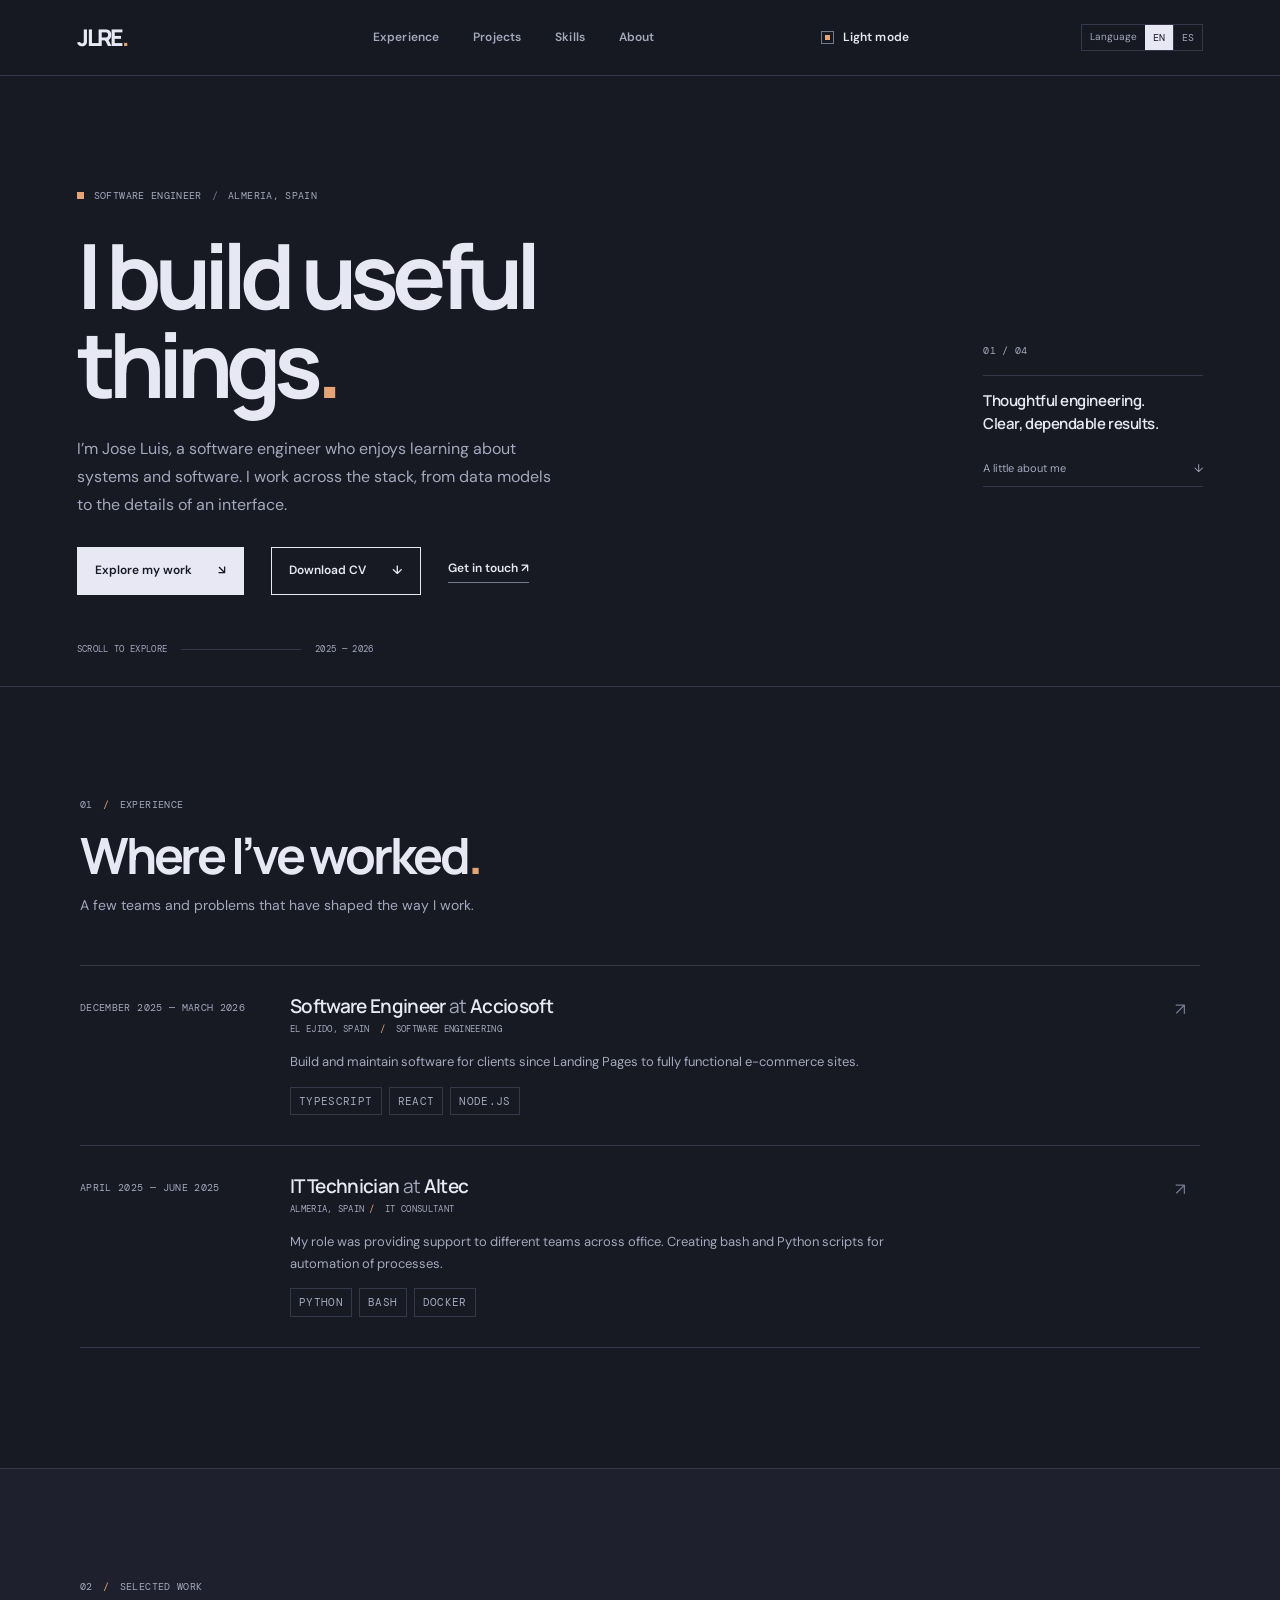
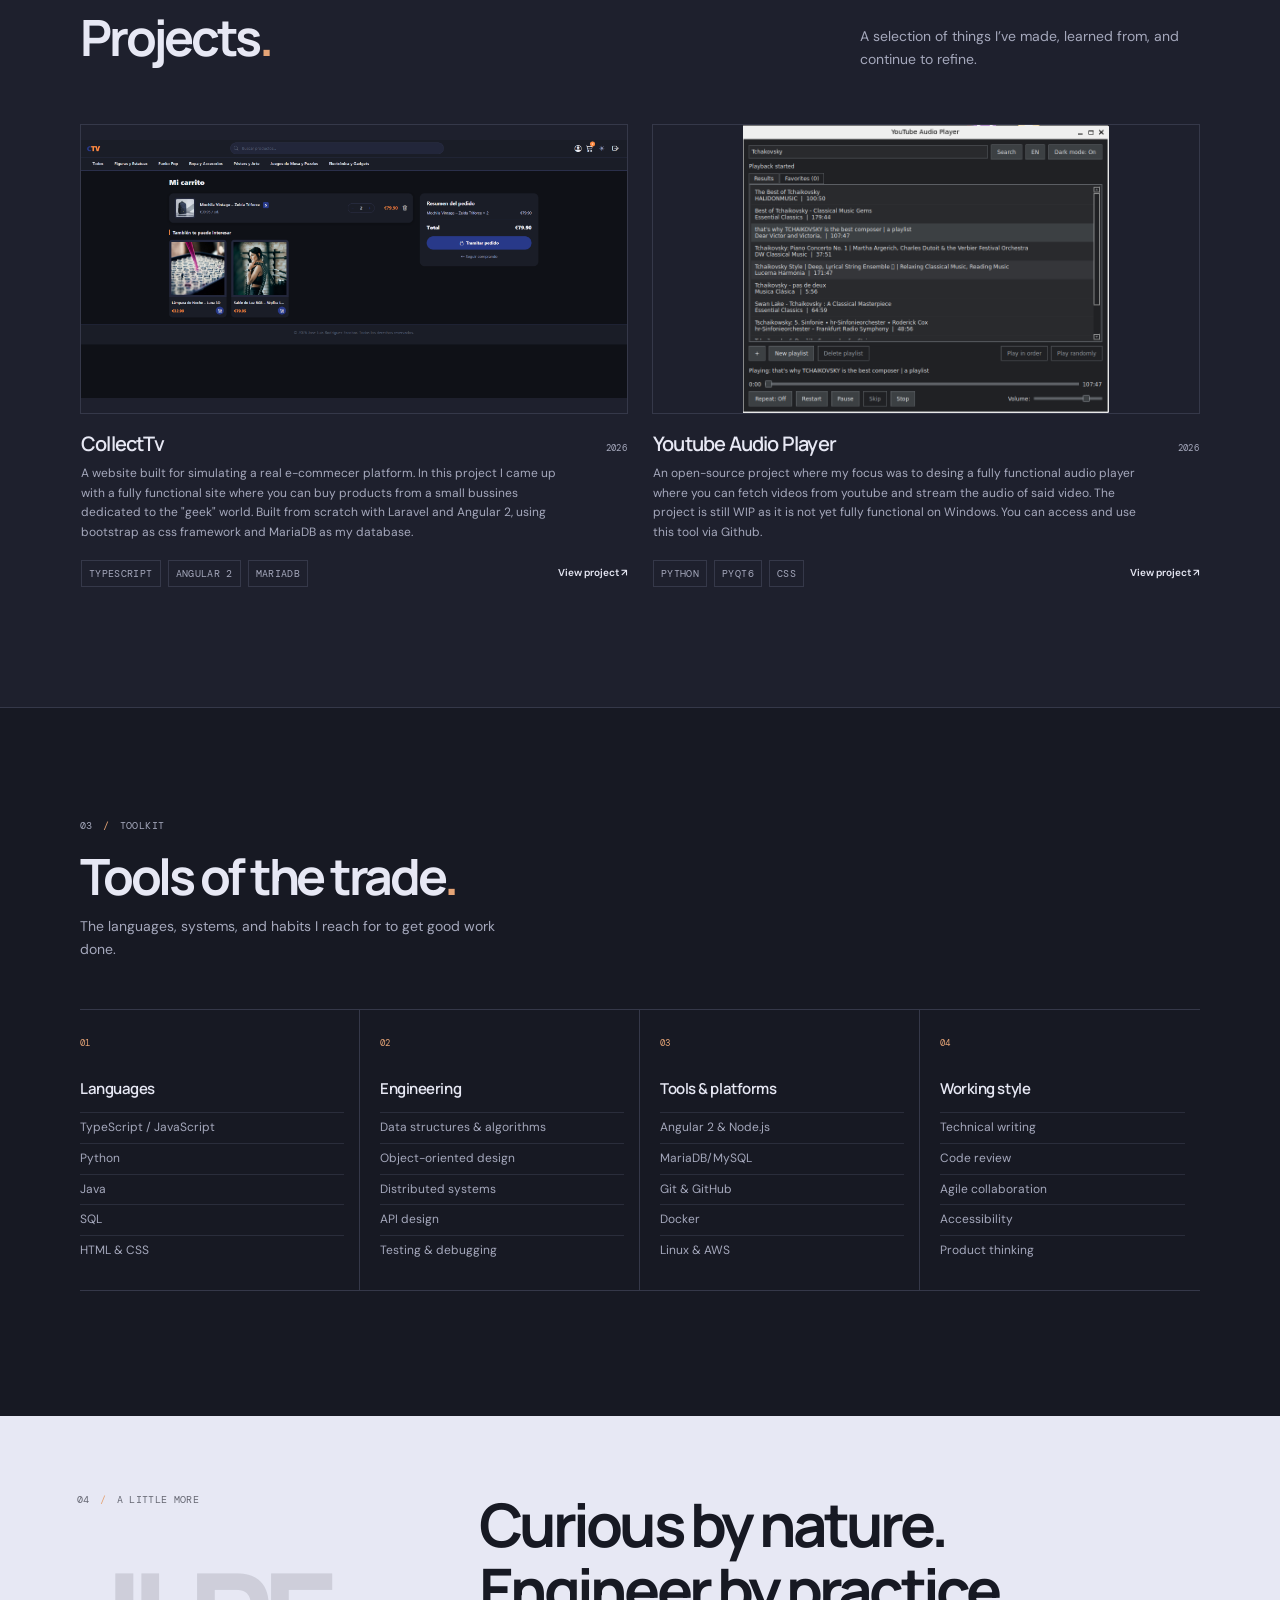
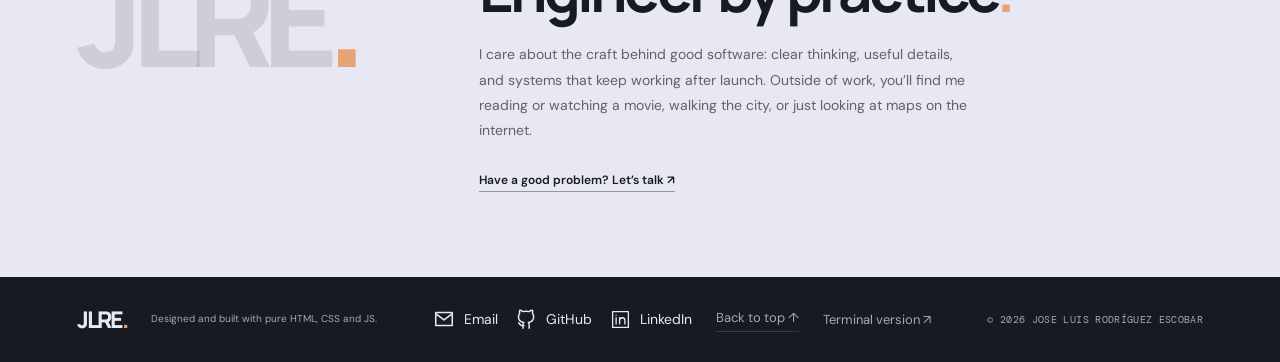
==== index.html @ 43791d07 "first commit" ====
<!doctype html>
<html lang="en" data-theme="dark">
<head>
  <meta charset="utf-8">
  <meta name="viewport" content="width=device-width, initial-scale=1">
  <meta name="description" content="Portfolio of Jose Luis Rodríguez, software engineer focused on thoughtful, reliable software.">
  <title>Jose Luis Rodríguez — Software Engineer</title>
  <link rel="stylesheet" href="styles.css">
  <script src="script.js" defer></script>
</head>
<body>
  <a class="skip-link" href="#main">Skip to content</a>
  <header class="site-header">
    <a class="wordmark" href="#top" aria-label="Jose Luis Rodríguez, home">JLRE<span class="wordmark-period">.</span></a>
    <nav class="primary-nav" aria-label="Main navigation">
      <a href="#experience">Experience</a>
      <a href="#projects">Projects</a>
      <a href="#skills">Skills</a>
      <a href="#about">About</a>
    </nav>
    <button class="theme-toggle" type="button" aria-label="Switch to dark theme" aria-pressed="false">
      <span class="theme-indicator" aria-hidden="true"></span><span class="theme-label">Dark mode</span>
    </button>
    <div class="language-switch" role="group" aria-label="Language">
      <span class="language-label">Language</span>
      <button type="button" class="language-option is-active" lang="en" aria-pressed="true">EN</button>
      <button type="button" class="language-option" lang="es" aria-pressed="false">ES</button>
    </div>
  </header>

  <main id="main">
    <section class="hero page-section" id="top" aria-labelledby="hero-title">
      <div class="hero-copy">
        <p class="eyebrow"><span class="availability-mark" aria-hidden="true"></span>Software engineer <span class="eyebrow-divider">/</span> Almeria, Spain</p>
        <h1 id="hero-title">I build useful<br>things<span class="title-period">.</span></h1>
        <p class="hero-intro">I’m Jose Luis, a software engineer who enjoys learning about systems and software. I work across the stack, from data models to the details of an interface.</p>
        <div class="hero-actions">
          <a class="button button-solid" href="#projects">Explore my work <span aria-hidden="true">↘</span></a>
          <a class="button cv-button" href="resume/cv_jlre_en.pdf" download="Jose-Luis-Rodriguez-CV.pdf">Download CV <span aria-hidden="true">↓</span></a>
          <a class="text-link" href="mailto:jrodesc1511@gmail.com">Get in touch <span aria-hidden="true">↗</span></a>
        </div>
      </div>
      <div class="hero-aside" aria-label="Portfolio summary">
        <span class="aside-index">01 / 04</span>
        <div class="aside-rule"></div>
        <p>Thoughtful engineering.<br>Clear, dependable results.</p>
        <a href="#about" class="aside-link">A little about me <span aria-hidden="true">↓</span></a>
      </div>
      <div class="hero-footnote"><span>SCROLL TO EXPLORE</span><span class="footnote-line"></span><span>2025 — 2026</span></div>
    </section>

    <section class="page-section section-block" id="experience" aria-labelledby="experience-title">
      <div class="section-heading">
        <p class="section-kicker">01 <span>/</span> Experience</p>
        <h2 id="experience-title">Where I’ve worked<span class="title-period">.</span></h2>
        <p class="section-summary">A few teams and problems that have shaped the way I work.</p>
      </div>
      <div class="experience-list">
        <article class="experience-row">
          <div class="experience-date">December 2025 — March 2026</div>
          <div class="experience-main"><h3>Software Engineer <span class="at-sign">at</span> Acciosoft</h3><p class="experience-location">El Ejido, Spain <span>/</span> Software engineering</p><p>Build and maintain software for clients since Landing Pages to fully functional e-commerce sites.</p><div class="tag-list"><span>TypeScript</span><span>React</span><span>Node.js</span></div></div>
          <span class="row-arrow" aria-hidden="true">↗</span>
        </article>
        <article class="experience-row">
          <div class="experience-date">April 2025 — June 2025</div>
          <div class="experience-main"><h3>IT Technician <span class="at-sign">at</span> Altec </h3><p class="experience-location">Almeria, Spain<span>/</span> IT Consultant </p><p>My role was providing support to different teams across office. Creating bash and Python scripts for automation of processes.</p><div class="tag-list"><span>Python</span><span>Bash</span><span>Docker</span></div></div>
          <span class="row-arrow" aria-hidden="true">↗</span>
        </article>
             </div>
    </section>

    <section class="page-section section-block projects-section" id="projects" aria-labelledby="projects-title">
      <div class="section-heading section-heading-inline">
        <div><p class="section-kicker">02 <span>/</span> Selected work</p><h2 id="projects-title">Projects<span class="title-period">.</span></h2></div>
        <p class="section-summary">A selection of things I’ve made, learned from, and continue to refine.</p>
      </div>
      <div class="project-grid">
        <article class="project-card">
          <div class="project-visual project-image visual-ledger"><img src="imgs/CollecTV.png" alt="CollecTV website project preview" data-i18n-alt="collectv-alt"></div>
          <div class="project-info"><div class="project-title-line"><h3>CollectTv</h3><span class="project-year">2026</span></div><p>A website built for simulating a real e-commecer platform. In this project I came up with a fully functional site where you can buy products from a small bussines dedicated to the "geek" world. Built from scratch with Laravel and Angular 2, using bootstrap as css framework and MariaDB as my database. </p><div class="project-meta"><div class="tag-list"><span>TypeScript</span><span>Angular 2</span><span>MariaDB</span></div><a href="https://joselu.teconecto.es" class="project-link" target="_blank" rel="noopener noreferrer" aria-label="View Weeknote project">View project <span aria-hidden="true">↗</span></a></div></div>
        </article>
        <article class="project-card">
          <div class="project-visual project-image visual-field"><img src="imgs/yt-audio-player.png" alt="YouTube Audio Player project preview" data-i18n-alt="youtube-alt"></div>
          <div class="project-info"><div class="project-title-line"><h3>Youtube Audio Player</h3><span class="project-year">2026</span></div><p>An open-source project where my focus was to desing a fully functional audio player where you can fetch videos from youtube and stream the audio of said video. The project is still WIP as it is not yet fully functional on Windows. You can access and use this tool via Github.</p><div class="project-meta"><div class="tag-list"><span>Python</span><span>PyQt6</span><span>CSS</span></div><a href="https://github.com/jrodesc/audio-proyect" class="project-link" target="_blank" rel="noopener noreferrer" aria-label="View YouTube Audio Player project">View project <span aria-hidden="true">↗</span></a></div></div>
        </article>
              </div>
    </section>

    <section class="page-section section-block skills-section" id="skills" aria-labelledby="skills-title">
      <div class="section-heading"><p class="section-kicker">03 <span>/</span> Toolkit</p><h2 id="skills-title">Tools of the trade<span class="title-period">.</span></h2><p class="section-summary">The languages, systems, and habits I reach for to get good work done.</p></div>
      <div class="skills-grid">
        <div class="skill-group"><span class="skill-number">01</span><h3>Languages</h3><ul><li>TypeScript / JavaScript</li><li>Python</li><li>Java</li><li>SQL</li><li>HTML &amp; CSS</li></ul></div>
        <div class="skill-group"><span class="skill-number">02</span><h3>Engineering</h3><ul><li>Data structures &amp; algorithms</li><li>Object-oriented design</li><li>Distributed systems</li><li>API design</li><li>Testing &amp; debugging</li></ul></div>
        <div class="skill-group"><span class="skill-number">03</span><h3>Tools &amp; platforms</h3><ul><li>Angular 2 &amp; Node.js</li><li>MariaDB/MySQL</li><li>Git &amp; GitHub</li><li>Docker</li><li>Linux &amp; AWS</li></ul></div>
        <div class="skill-group"><span class="skill-number">04</span><h3>Working style</h3><ul><li>Technical writing</li><li>Code review</li><li>Agile collaboration</li><li>Accessibility</li><li>Product thinking</li></ul></div>
      </div>
    </section>

    <section class="page-section about-section" id="about" aria-labelledby="about-title">
      <div class="about-index"><p class="section-kicker">04 <span>/</span> A little more</p><span class="about-mark">JLRE<span>.</span></span></div>
      <div class="about-copy"><h2 id="about-title">Curious by nature.<br>Engineer by practice<span class="title-period">.</span></h2><p>I care about the craft behind good software: clear thinking, useful details, and systems that keep working after launch. Outside of work, you’ll find me reading or watching a movie, walking the city, or just looking at maps on the internet.</p><a class="text-link" href="mailto:jrodesc1511@gmail.com">Have a good problem? Let’s talk <span aria-hidden="true">↗</span></a></div>
    </section>

    <footer class="site-footer">
      <a class="wordmark" href="#top">JLRE<span class="wordmark-period">.</span></a>
      <span class="footer-note">Designed and built with pure HTML, CSS and JS.</span>
      <div class="footer-contact" aria-label="Contact links">
        <a href="mailto:jrodesc1511@gmail.com"><svg class="contact-icon mail-icon" viewBox="0 0 24 24" aria-hidden="true"><rect x="3" y="5" width="18" height="14"/><path d="m4 7 8 6 8-6"/></svg><span>Email</span></a>
        <a href="https://github.com/jrodesc" target="_blank" rel="noopener noreferrer"><svg class="contact-icon" viewBox="0 0 24 24" aria-hidden="true"><path d="M9 19c-4.3 1.4-4.3-2.4-6-3m12 6v-3.9a3.4 3.4 0 0 0-.9-2.7c3-.3 6.1-1.5 6.1-6.7a5.2 5.2 0 0 0-1.4-3.6 4.8 4.8 0 0 0-.1-3.6S17.5 1.2 15 3a13.2 13.2 0 0 0-7 0C5.5 1.2 4.3 1.5 4.3 1.5a4.8 4.8 0 0 0-.1 3.6 5.2 5.2 0 0 0-1.4 3.6c0 5.2 3.1 6.4 6.1 6.7A3.4 3.4 0 0 0 8 18.1V22"/></svg><span>GitHub</span></a>
        <a href="https://www.linkedin.com/in/jose-luis-rodriguez-escobar-219b12284" target="_blank" rel="noopener noreferrer"><svg class="contact-icon linkedin-icon" viewBox="0 0 24 24" aria-hidden="true"><rect x="3" y="3" width="18" height="18"/><path d="M7 10v7M7 7v.01M11 17v-4a3 3 0 0 1 6 0v4M11 10v7"/></svg><span>LinkedIn</span></a>
      </div>
      <a href="#top" class="back-top">Back to top <span aria-hidden="true">↑</span></a>
      <a href="terminal/" class="terminal-version-link">Terminal version <span aria-hidden="true">↗</span></a>
      <span class="copyright">© 2026 Jose Luis Rodríguez Escobar</span>
    </footer>
  </main>
</body>
</html>
---- styles.css ----
@import url('https://fonts.googleapis.com/css2?family=DM+Mono:wght@400;500&family=DM+Sans:wght@400;500;600;700&family=Manrope:wght@400;500;600;700;800&display=swap');

:root{color-scheme:dark;--bg:#171923;--surface:#1e202d;--text:#e7e8f4;--muted:#a5a8bc;--line:#353849;--line-strong:#74798f;--accent:#e5a476;--inverse:#e7e8f4;--inverse-text:#171923;--mono:'DM Mono',monospace;--sans:'DM Sans',sans-serif;--display:'Manrope',sans-serif;--page:1120px;--gutter:clamp(22px,6vw,88px)}
:root[data-theme="light"]{color-scheme:light;--bg:#f0efe9;--surface:#f7f6f1;--text:#24252a;--muted:#626571;--line:#c9c9c4;--line-strong:#85868d;--accent:#9a5129;--inverse:#24252a;--inverse-text:#f7f6f1}
*{box-sizing:border-box}html{scroll-behavior:smooth;scroll-padding-top:90px}body{margin:0;background:var(--bg);color:var(--text);font-family:var(--sans);font-size:15px;line-height:1.65;transition:background-color .25s,color .25s}a{color:inherit;text-decoration:none}button{font:inherit}.skip-link{position:absolute;left:12px;top:-60px;z-index:10;padding:10px 14px;background:var(--text);color:var(--bg)}.skip-link:focus{top:12px}.site-header{height:76px;padding:0 var(--gutter);border-bottom:1px solid var(--line);display:flex;align-items:center;justify-content:space-between;position:sticky;top:0;z-index:5;background:color-mix(in srgb,var(--bg) 94%,transparent);backdrop-filter:blur(10px)}.wordmark{font:800 23px/1 var(--display);letter-spacing:-2px}.wordmark-period,.title-period{color:var(--accent)}.primary-nav{display:flex;gap:34px;margin-left:80px}.primary-nav a,.theme-toggle{font-size:12px;font-weight:600;letter-spacing:.01em}.primary-nav a{color:var(--muted);transition:color .2s}.primary-nav a:hover,.text-link:hover,.project-link:hover{color:var(--accent)}.theme-toggle{border:0;padding:8px 0;background:none;color:var(--text);display:flex;align-items:center;gap:9px;cursor:pointer}.theme-indicator{width:13px;height:13px;border:1px solid var(--line-strong);display:block;position:relative}.theme-indicator:after{content:"";position:absolute;inset:3px;background:var(--accent);opacity:0}.theme-toggle[aria-pressed="true"] .theme-indicator:after{opacity:1}.page-section{padding-left:var(--gutter);padding-right:var(--gutter)}.hero{max-width:1440px;min-height:610px;margin:auto;padding-top:112px;padding-bottom:75px;display:grid;grid-template-columns:1fr 220px;position:relative}.eyebrow,.section-kicker,.aside-index,.hero-footnote,.experience-date,.experience-location,.tag-list,.project-year,.visual-label,.signal-top,.signal-sub,.signal-bottom,.skill-number,.copyright{font:10px/1.5 var(--mono);letter-spacing:.035em;text-transform:uppercase}.eyebrow{margin:0 0 27px;color:var(--muted);display:flex;align-items:center;gap:10px}.availability-mark{width:7px;height:7px;background:var(--accent);display:inline-block}.eyebrow-divider{color:var(--line-strong)}h1,h2,h3,p{margin-top:0}.hero h1{font:700 clamp(48px,7.2vw,90px)/.99 var(--display);letter-spacing:-.075em;margin:0 0 27px;max-width:840px}.hero-intro{max-width:490px;color:var(--muted);font-size:16px;line-height:1.75;margin-bottom:28px}.hero-actions{display:flex;align-items:center;gap:27px}.button{padding:13px 17px;display:inline-flex;gap:26px;align-items:center;font-size:12px;font-weight:600;border:1px solid var(--text)}.button-solid{background:var(--inverse);color:var(--inverse-text)}.button:hover{background:var(--accent);border-color:var(--accent);color:#fff}.text-link{font-size:12px;font-weight:600;border-bottom:1px solid var(--line-strong);padding-bottom:3px}.hero-aside{align-self:center;padding-top:25px}.aside-index{color:var(--muted)}.aside-rule{height:1px;background:var(--line);margin:14px 0}.hero-aside p{font:600 15px/1.5 var(--display);letter-spacing:-.03em}.aside-link{font-size:11px;color:var(--muted);display:flex;justify-content:space-between;border-bottom:1px solid var(--line);padding:9px 0}.hero-footnote{position:absolute;left:var(--gutter);right:var(--gutter);bottom:30px;display:flex;align-items:center;gap:14px;color:var(--muted);font-size:9px}.footnote-line{height:1px;max-width:120px;flex:1;background:var(--line)}.section-block{padding-top:110px;padding-bottom:120px;border-top:1px solid var(--line)}.section-heading{max-width:var(--page);margin:0 auto 48px}.section-kicker{color:var(--muted);margin:0 0 16px}.section-kicker span{color:var(--accent);padding:0 4px}.section-heading h2,.about-copy h2{font:700 clamp(34px,4vw,50px)/1.08 var(--display);letter-spacing:-.065em;margin:0 0 12px}.section-summary{color:var(--muted);font-size:14px;margin:0;max-width:430px}.experience-list{max-width:var(--page);margin:0 auto;border-top:1px solid var(--line)}.experience-row{display:grid;grid-template-columns:175px 1fr 25px;gap:35px;padding:28px 0 30px;border-bottom:1px solid var(--line)}.experience-date{color:var(--muted);padding-top:6px}.experience-main h3{font:600 19px/1.3 var(--display);letter-spacing:-.035em;margin:0 0 4px}.at-sign{font-weight:400;color:var(--muted)}.experience-location{color:var(--muted);margin:0 0 15px;font-size:9px}.experience-location span{color:var(--accent);padding:0 5px}.experience-main>p:not(.experience-location){color:var(--muted);font-size:13px;max-width:660px;margin:0 0 14px}.row-arrow{font-size:17px;color:var(--line-strong);padding-top:1px}.tag-list{display:flex;flex-wrap:wrap;gap:7px}.tag-list span{border:1px solid var(--line);padding:4px 7px;color:var(--muted);font-size:9px;white-space:nowrap}.projects-section{background:var(--surface)}.section-heading-inline{display:flex;justify-content:space-between;align-items:end}.section-heading-inline .section-summary{max-width:340px;padding-bottom:5px}.project-grid{max-width:var(--page);margin:auto;display:grid;grid-template-columns:repeat(2,minmax(0,1fr));gap:55px 24px}.project-card{min-width:0}.project-visual{height:290px;position:relative;overflow:hidden;border:1px solid var(--line);display:flex;align-items:center;justify-content:center}.visual-label{position:absolute;top:17px;left:18px;font-size:8px;color:var(--muted);z-index:1}.visual-ledger{background:#d8d7ce}.ledger-window{width:68%;height:205px;background:#f4f3ef;border:1px solid #b9bab1;color:#20211f;display:flex;flex-direction:column;box-shadow:8px 8px 0 #b7b8af}.window-top,.window-bottom{display:flex;justify-content:space-between;padding:10px 13px;font:8px var(--mono);color:#74766f}.window-top{border-bottom:1px solid #d8d8d0}.ledger-content{padding:17px 21px;flex:1;position:relative}.ledger-small{font:7px var(--mono);letter-spacing:.08em;color:#74766f}.ledger-content strong{display:block;font:700 26px/.98 var(--display);letter-spacing:-.07em;margin-top:8px}.ledger-lines{position:absolute;bottom:15px;left:21px;right:21px;display:grid;gap:5px}.ledger-lines i{height:1px;background:#d4d5cd}.ledger-lines i:last-child{width:62%}.window-bottom{border-top:1px solid #d8d8d0}.visual-field{background:#e6e3d8;color:#242823}.field-grid{position:absolute;inset:0;display:grid;grid-template-columns:repeat(3,1fr);grid-template-rows:repeat(3,1fr)}.field-grid span{border-right:1px solid #c9c8bc;border-bottom:1px solid #c9c8bc}.field-grid span:nth-child(3n){border-right:0}.field-grid span:nth-child(n+7){border-bottom:0}.field-grid span:nth-child(5){background:#b4b7a3;position:relative}.field-grid span:nth-child(5):after{content:"";position:absolute;width:8px;height:8px;left:50%;top:50%;transform:translate(-50%,-50%);background:#a34731;border:2px solid #f4f3ef}.field-caption{position:absolute;left:18px;right:18px;bottom:15px;display:flex;justify-content:space-between;font:8px var(--mono);letter-spacing:.05em}.field-center{z-index:1;background:#e6e3d8;padding:12px 18px;text-align:center;font:600 21px/1.1 var(--display);letter-spacing:-.06em}.field-center span{color:var(--accent)}.visual-signal{background:#202321}.visual-signal .visual-label{color:#adb0a8}.signal-card{width:75%;height:190px;border:1px solid #454943;background:#242724;padding:15px 18px;color:#e5e5df}.signal-top{display:flex;justify-content:space-between;font-size:7px;color:#a4a79f}.signal-live{color:#9eae91}.signal-number{font:600 38px/.9 var(--display);letter-spacing:-.07em;margin:20px 0 5px}.signal-number span{font-size:16px}.signal-sub{font-size:7px;color:#999c94}.signal-card svg{width:100%;height:47px;margin-top:10px;overflow:visible}.signal-card path{fill:none;stroke:#a6b399;stroke-width:2;vector-effect:non-scaling-stroke}.signal-bottom{display:flex;justify-content:space-between;color:#898c84;font-size:7px}.project-info{padding:17px 1px 0}.project-title-line{display:flex;justify-content:space-between;align-items:baseline;margin-bottom:7px}.project-title-line h3{font:600 20px/1.3 var(--display);letter-spacing:-.04em;margin:0}.project-year{color:var(--muted);font-size:9px}.project-info>p{color:var(--muted);font-size:12px;line-height:1.65;max-width:490px;margin:0 0 17px}.project-meta{display:flex;justify-content:space-between;align-items:center;gap:12px}.project-meta .tag-list{gap:5px}.project-meta .tag-list span{font-size:8px}.project-link{font-size:10px;font-weight:600;white-space:nowrap}.skills-section{padding-bottom:125px}.skills-grid{max-width:var(--page);margin:auto;display:grid;grid-template-columns:repeat(4,1fr);border-top:1px solid var(--line);border-bottom:1px solid var(--line)}.skill-group{padding:19px 15px 24px 0;border-right:1px solid var(--line)}.skill-group:not(:first-child){padding-left:20px}.skill-group:last-child{border:0}.skill-number{color:var(--accent);font-size:9px}.skill-group h3{font:600 15px var(--display);letter-spacing:-.03em;margin:24px 0 13px}.skill-group ul{list-style:none;padding:0;margin:0}.skill-group li{font-size:12px;color:var(--muted);padding:5px 0;border-top:1px solid color-mix(in srgb,var(--line) 65%,transparent)}.about-section{background:var(--inverse);color:var(--inverse-text);padding-top:76px;padding-bottom:85px;display:grid;grid-template-columns:1fr 2fr;gap:40px}.about-index .section-kicker{color:color-mix(in srgb,var(--inverse-text) 62%,transparent)}.about-mark{display:block;font:800 clamp(70px,11vw,130px)/.9 var(--display);letter-spacing:-.1em;color:color-mix(in srgb,var(--inverse-text) 12%,transparent);margin-top:52px}.about-mark span{color:var(--accent)}.about-copy{max-width:610px}.about-copy h2{font-size:clamp(38px,5vw,60px);margin:0 0 21px}.about-copy>p{color:color-mix(in srgb,var(--inverse-text) 65%,transparent);font-size:14px;line-height:1.8;max-width:495px;margin:0 0 24px}.about-copy .text-link{border-color:color-mix(in srgb,var(--inverse-text) 40%,transparent)}.site-footer{min-height:85px;padding:18px var(--gutter);display:grid;grid-template-columns:1fr 1.5fr 1fr 1fr;align-items:center;gap:15px}.site-footer>span{font-size:10px;color:var(--muted)}.back-top{justify-self:center;font-size:10px;border-bottom:1px solid var(--line);padding-bottom:3px}.copyright{justify-self:end;text-align:right;font-size:8px;color:var(--muted)}
@media(max-width:800px){.hero{min-height:590px;padding-top:105px;grid-template-columns:1fr 170px;gap:20px}.hero h1{font-size:clamp(51px,9vw,75px)}.experience-row{grid-template-columns:130px 1fr 20px;gap:20px}.project-visual{height:250px}.skills-grid{grid-template-columns:repeat(2,1fr)}.skill-group:nth-child(2){border-right:0}.skill-group:nth-child(3){padding-left:0;border-top:1px solid var(--line)}.skill-group:nth-child(4){border-top:1px solid var(--line)}.about-section{grid-template-columns:1fr 2fr}.about-mark{margin-top:35px}}
@media(max-width:600px){:root{--gutter:22px}.site-header{height:64px}.primary-nav{gap:13px;margin:0;font-size:10px}.primary-nav a{font-size:10px}.wordmark{font-size:21px}.theme-toggle{width:22px;overflow:hidden;gap:12px;white-space:nowrap}.theme-label{display:none}.hero{display:block;min-height:610px;padding-top:104px;padding-bottom:80px}.hero h1{font-size:clamp(54px,13vw,76px)}.hero-intro{font-size:14px;max-width:390px}.hero-aside{display:none}.hero-footnote{bottom:26px}.section-block{padding-top:78px;padding-bottom:82px}.section-heading{margin-bottom:33px}.section-heading h2{font-size:37px}.experience-row{grid-template-columns:1fr 20px;gap:10px;padding:22px 0}.experience-date{grid-column:1/-1;padding:0;font-size:9px}.experience-main h3{font-size:17px}.experience-main>p:not(.experience-location){font-size:12px}.row-arrow{grid-column:2;grid-row:2}.section-heading-inline{display:block}.section-heading-inline .section-summary{margin-top:11px}.project-grid{grid-template-columns:1fr;gap:38px}.project-visual{height:260px}.skills-grid{grid-template-columns:1fr 1fr}.skill-group{padding:15px 10px 19px 0}.skill-group:not(:first-child){padding-left:13px}.skill-group:nth-child(3){padding-left:0}.skill-group h3{margin-top:17px;font-size:14px}.skill-group li{font-size:10px}.about-section{display:block;padding-top:55px;padding-bottom:64px}.about-mark{display:none}.about-copy{margin-top:43px}.about-copy h2{font-size:clamp(37px,10vw,50px)}.about-copy>p{font-size:13px}.site-footer{grid-template-columns:1fr 1fr;gap:17px;padding-top:20px;padding-bottom:20px}.site-footer>span:nth-child(2){justify-self:end;text-align:right}.back-top{justify-self:start}.copyright{grid-column:2;grid-row:2}.primary-nav a:nth-child(4){display:none}}
@media(max-width:380px){.primary-nav{gap:9px}.primary-nav a{font-size:9px}.hero-actions{gap:16px}.button{padding:12px 12px;gap:15px}.text-link{font-size:11px}.project-meta{align-items:flex-start;flex-direction:column}}
@media(prefers-reduced-motion:reduce){*,*:before,*:after{scroll-behavior:auto!important;transition:none!important}}
.project-image{padding:0;background:#fff}.project-image img{display:block;width:100%;height:100%;object-fit:contain;object-position:center}
.language-switch{display:flex;align-items:center;border:1px solid var(--line);margin-left:6px}.language-option{padding:6px 8px;border:0;background:transparent;color:var(--muted);font:10px var(--mono);cursor:pointer}.language-option+.language-option{border-left:1px solid var(--line)}.language-option.is-active{background:var(--inverse);color:var(--inverse-text)}.language-option:focus-visible,.theme-toggle:focus-visible,a:focus-visible{outline:2px solid var(--accent);outline-offset:3px}
@media(min-width:601px){.language-label{padding:0 8px;font-size:10px;color:var(--muted)}}
@media(max-width:600px){.site-header{gap:10px}.language-switch{margin-left:auto}.language-label{display:none}.language-option{padding:6px 6px}.theme-toggle{flex:0 0 22px}}
.hero-actions{flex-wrap:wrap;row-gap:14px}.cv-button{background:transparent;color:var(--text)}.cv-button:hover{color:#fff}
.site-footer{display:flex;flex-wrap:wrap;justify-content:space-between;gap:18px 24px}.footer-note{margin-right:auto}.footer-contact{display:flex;align-items:center;gap:18px}.footer-contact a,.back-top{font-size:10px;color:var(--muted)}.footer-contact a:hover,.back-top:hover{color:var(--accent)}.copyright{margin-left:auto}
@media(max-width:600px){.site-footer{justify-content:flex-start}.footer-note{order:3;width:100%;margin:0}.footer-contact{order:4;width:100%;justify-content:space-between;padding:12px 0;border-top:1px solid var(--line);border-bottom:1px solid var(--line)}.back-top{order:5}.copyright{order:6;margin-left:auto}}
.footer-contact a{display:inline-flex;align-items:center;gap:9px;font-size:14px;color:var(--text)}.footer-contact a:hover{color:var(--accent)}.contact-icon{width:21px;height:21px;flex:none;fill:none;stroke:currentColor;stroke-width:1.7;stroke-linecap:round;stroke-linejoin:round}.mail-icon{width:22px;height:22px}.linkedin-icon{stroke-width:1.5}.footer-note,.back-top{font-size:13px}.copyright{font-size:11px}.tag-list span{font-size:11px;padding:5px 8px}.project-meta .tag-list span{font-size:10px;padding:5px 7px}.project-meta .tag-list{gap:7px}
.terminal-version-link{font-size:13px;color:var(--muted)}.terminal-version-link:hover{color:var(--accent)}
.project-image{background:var(--surface)}.visual-ledger{background:var(--surface)}.visual-field{background:#1e202d;color:#e7e8f4}.field-grid span{border-color:#353849}.field-grid span:nth-child(5){background:#303448}.field-grid span:nth-child(5):after{background:#e5a476;border-color:#1e202d}.field-center{background:#1e202d;color:#e7e8f4}.ledger-window{background:#1e202d;border-color:#353849;color:#e7e8f4;box-shadow:8px 8px 0 #12141c}.window-top,.window-bottom{color:#a5a8bc;border-color:#353849}.ledger-small{color:#a5a8bc}.ledger-lines i{background:#353849}
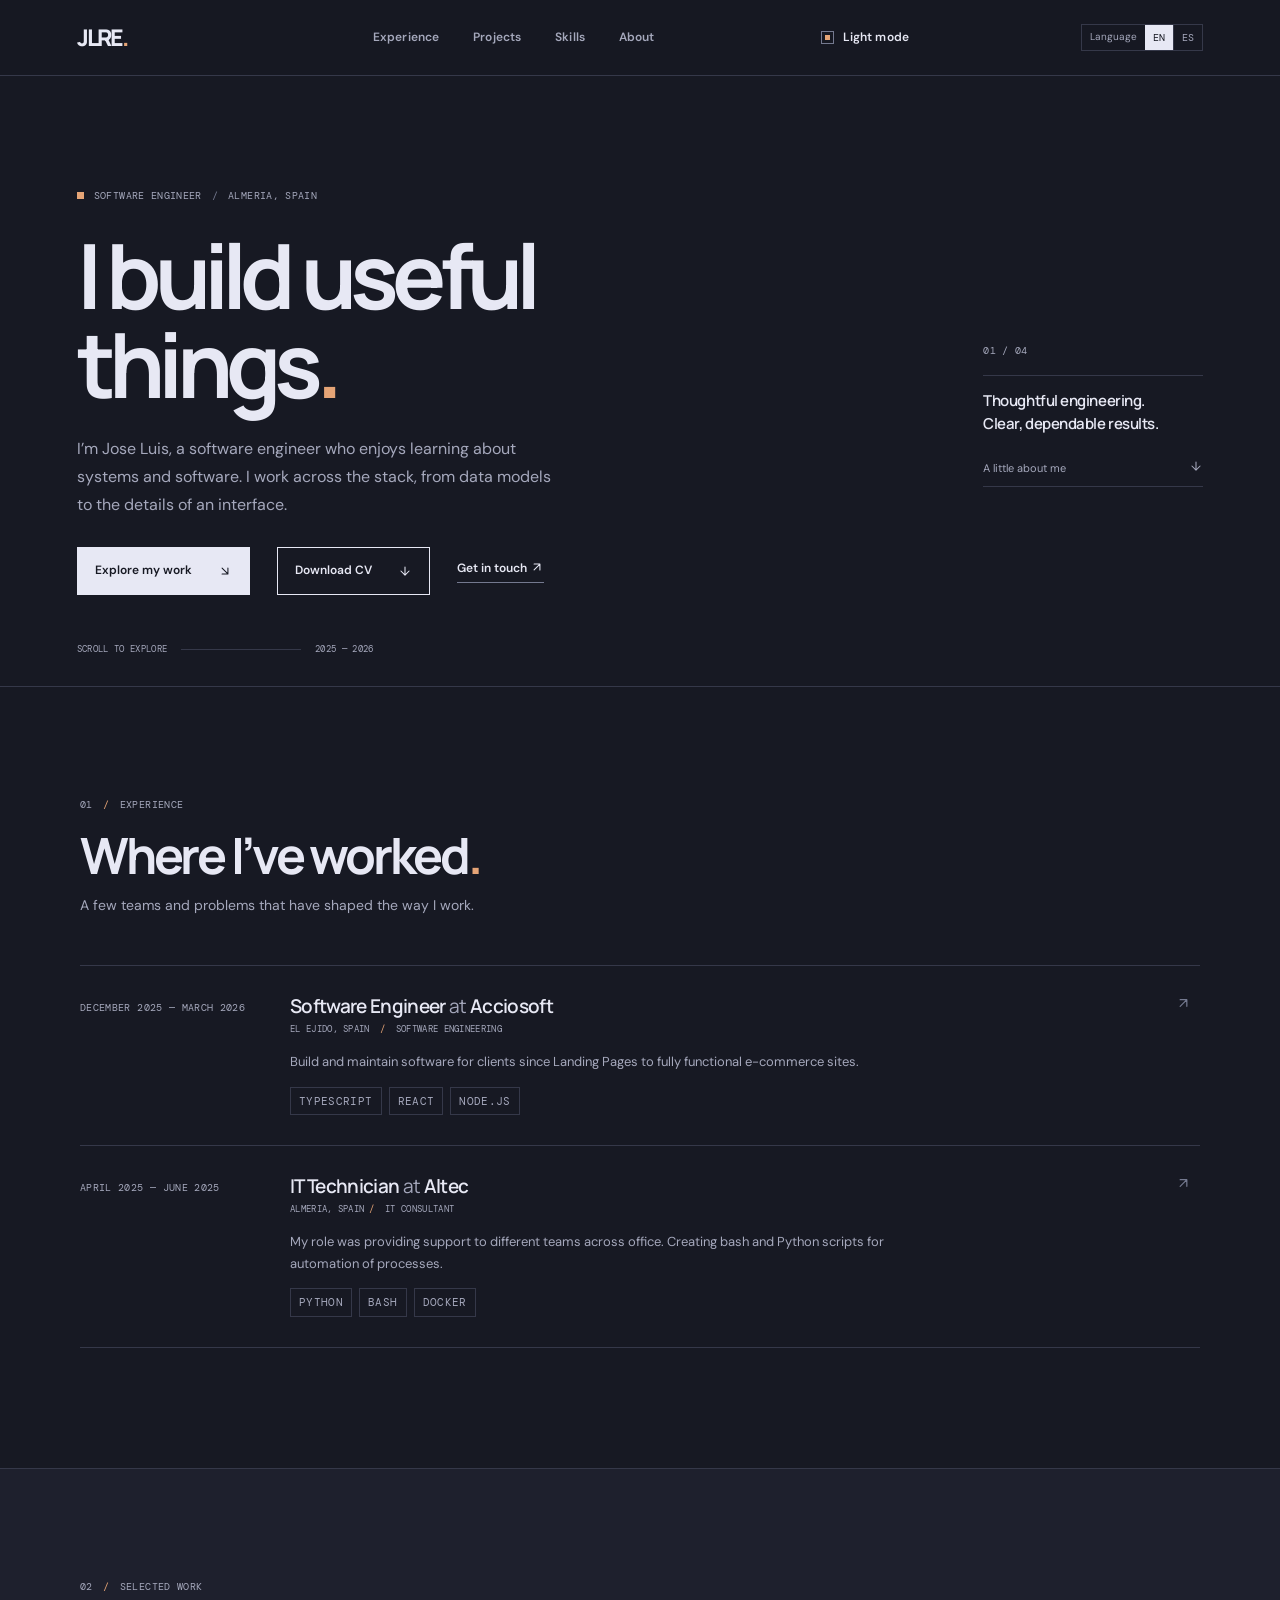
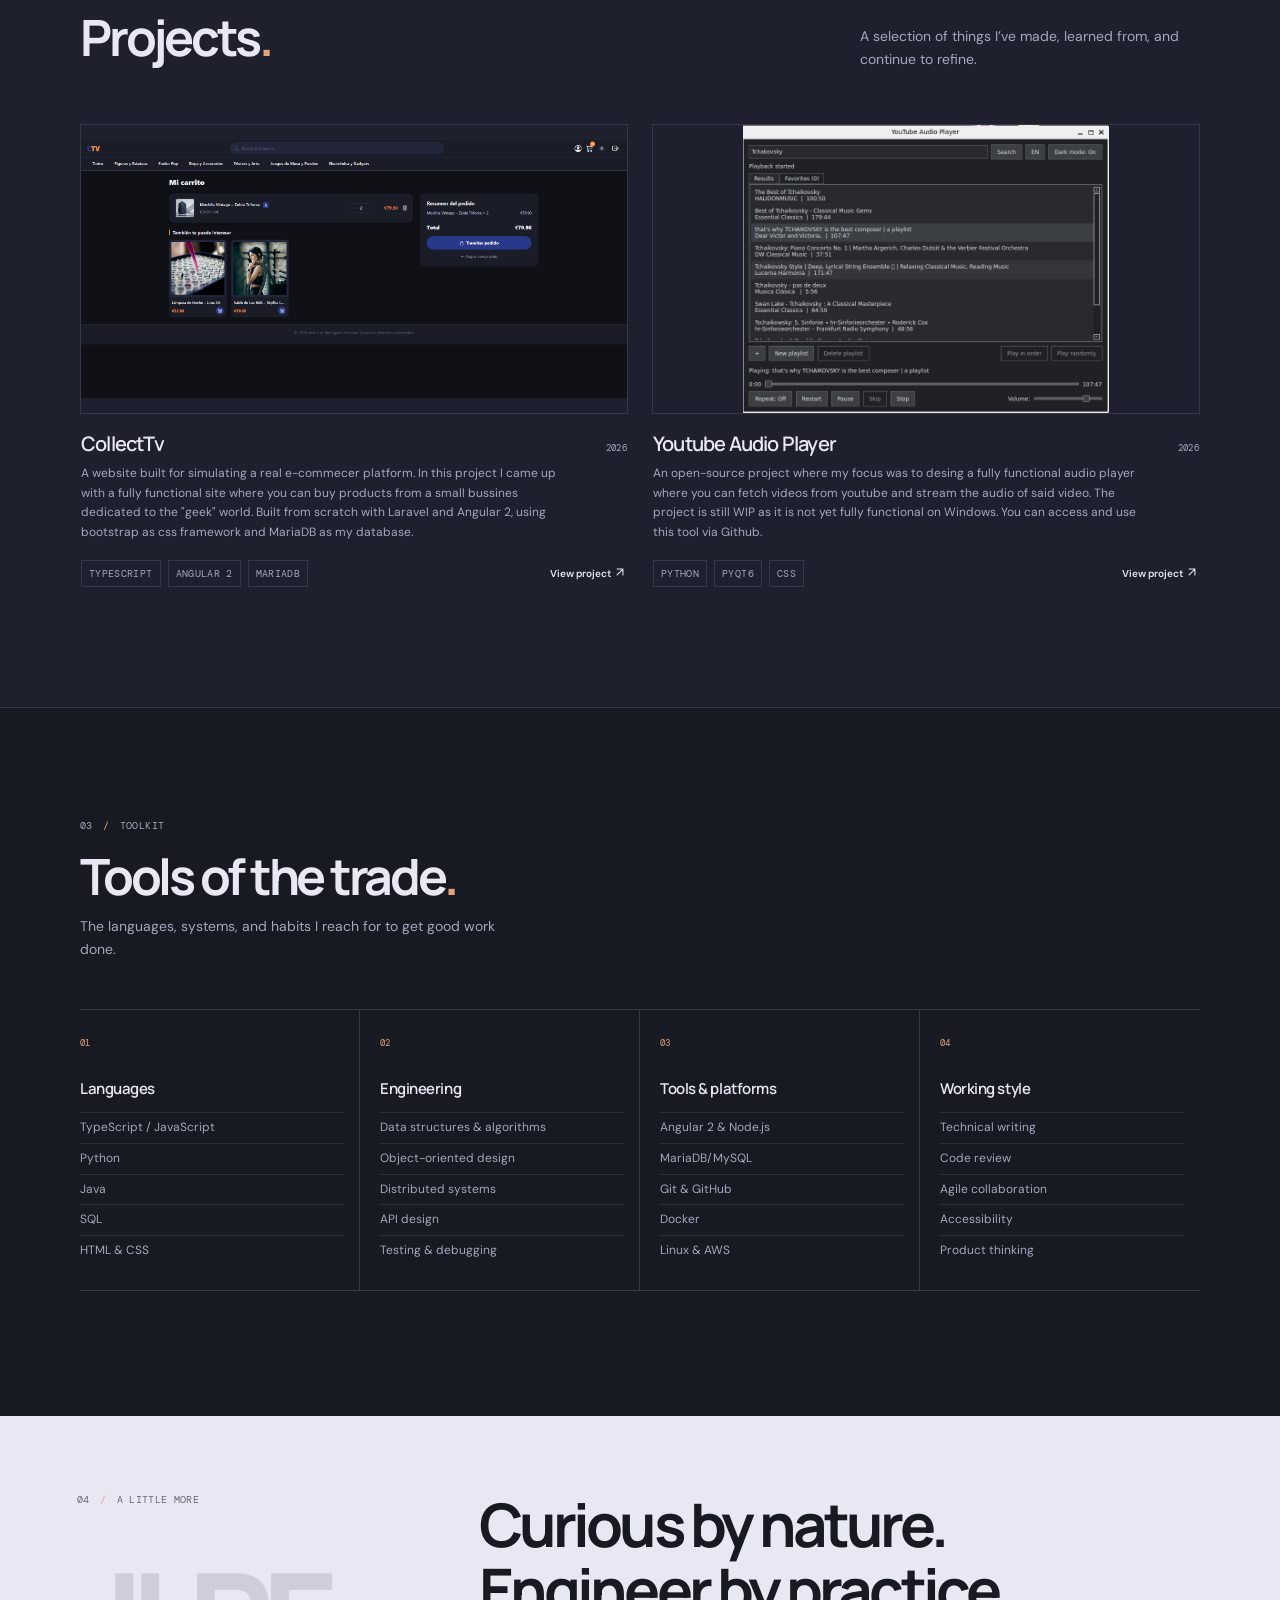
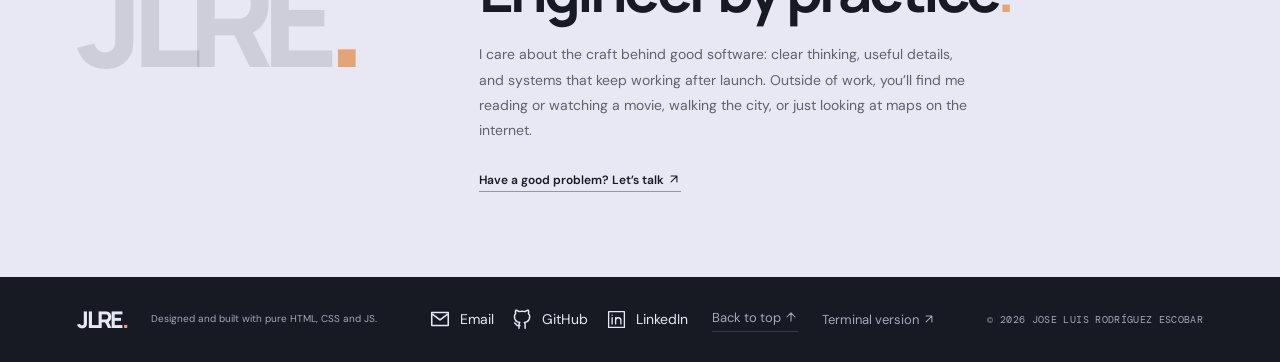
==== commit 2e7b71b9: "fixing Icons in mobile" ====
--- a/index.html
+++ b/index.html
@@ -35,16 +35,16 @@
         <h1 id="hero-title">I build useful<br>things<span class="title-period">.</span></h1>
         <p class="hero-intro">I’m Jose Luis, a software engineer who enjoys learning about systems and software. I work across the stack, from data models to the details of an interface.</p>
         <div class="hero-actions">
-          <a class="button button-solid" href="#projects">Explore my work <span aria-hidden="true">↘</span></a>
-          <a class="button cv-button" href="resume/cv_jlre_en.pdf" download="Jose-Luis-Rodriguez-CV.pdf">Download CV <span aria-hidden="true">↓</span></a>
-          <a class="text-link" href="mailto:jrodesc1511@gmail.com">Get in touch <span aria-hidden="true">↗</span></a>
+          <a class="button button-solid" href="#projects">Explore my work <span class="arrow-icon" aria-hidden="true"><svg viewBox="0 0 24 24"><path d="M7 7l10 10M17 7v10H7"/></svg></span></a>
+          <a class="button cv-button" href="resume/cv_jlre_en.pdf" download="Jose-Luis-Rodriguez-CV.pdf">Download CV <span class="arrow-icon" aria-hidden="true"><svg viewBox="0 0 24 24"><path d="M12 5v14m-7-7 7 7 7-7"/></svg></span></a>
+          <a class="text-link" href="mailto:jrodesc1511@gmail.com">Get in touch <span class="arrow-icon" aria-hidden="true"><svg viewBox="0 0 24 24"><path d="M7 7h10v10M7 17 17 7"/></svg></span></a>
         </div>
       </div>
       <div class="hero-aside" aria-label="Portfolio summary">
         <span class="aside-index">01 / 04</span>
         <div class="aside-rule"></div>
         <p>Thoughtful engineering.<br>Clear, dependable results.</p>
-        <a href="#about" class="aside-link">A little about me <span aria-hidden="true">↓</span></a>
+        <a href="#about" class="aside-link">A little about me <span class="arrow-icon" aria-hidden="true"><svg viewBox="0 0 24 24"><path d="M12 5v14m-7-7 7 7 7-7"/></svg></span></a>
       </div>
       <div class="hero-footnote"><span>SCROLL TO EXPLORE</span><span class="footnote-line"></span><span>2025 — 2026</span></div>
     </section>
@@ -59,12 +59,12 @@
         <article class="experience-row">
           <div class="experience-date">December 2025 — March 2026</div>
           <div class="experience-main"><h3>Software Engineer <span class="at-sign">at</span> Acciosoft</h3><p class="experience-location">El Ejido, Spain <span>/</span> Software engineering</p><p>Build and maintain software for clients since Landing Pages to fully functional e-commerce sites.</p><div class="tag-list"><span>TypeScript</span><span>React</span><span>Node.js</span></div></div>
-          <span class="row-arrow" aria-hidden="true">↗</span>
+          <span class="row-arrow arrow-icon" aria-hidden="true"><svg viewBox="0 0 24 24"><path d="M7 7h10v10M7 17 17 7"/></svg></span>
         </article>
         <article class="experience-row">
           <div class="experience-date">April 2025 — June 2025</div>
           <div class="experience-main"><h3>IT Technician <span class="at-sign">at</span> Altec </h3><p class="experience-location">Almeria, Spain<span>/</span> IT Consultant </p><p>My role was providing support to different teams across office. Creating bash and Python scripts for automation of processes.</p><div class="tag-list"><span>Python</span><span>Bash</span><span>Docker</span></div></div>
-          <span class="row-arrow" aria-hidden="true">↗</span>
+          <span class="row-arrow arrow-icon" aria-hidden="true"><svg viewBox="0 0 24 24"><path d="M7 7h10v10M7 17 17 7"/></svg></span>
         </article>
              </div>
     </section>
@@ -77,11 +77,11 @@
       <div class="project-grid">
         <article class="project-card">
           <div class="project-visual project-image visual-ledger"><img src="imgs/CollecTV.png" alt="CollecTV website project preview" data-i18n-alt="collectv-alt"></div>
-          <div class="project-info"><div class="project-title-line"><h3>CollectTv</h3><span class="project-year">2026</span></div><p>A website built for simulating a real e-commecer platform. In this project I came up with a fully functional site where you can buy products from a small bussines dedicated to the "geek" world. Built from scratch with Laravel and Angular 2, using bootstrap as css framework and MariaDB as my database. </p><div class="project-meta"><div class="tag-list"><span>TypeScript</span><span>Angular 2</span><span>MariaDB</span></div><a href="https://joselu.teconecto.es" class="project-link" target="_blank" rel="noopener noreferrer" aria-label="View Weeknote project">View project <span aria-hidden="true">↗</span></a></div></div>
+          <div class="project-info"><div class="project-title-line"><h3>CollectTv</h3><span class="project-year">2026</span></div><p>A website built for simulating a real e-commecer platform. In this project I came up with a fully functional site where you can buy products from a small bussines dedicated to the "geek" world. Built from scratch with Laravel and Angular 2, using bootstrap as css framework and MariaDB as my database. </p><div class="project-meta"><div class="tag-list"><span>TypeScript</span><span>Angular 2</span><span>MariaDB</span></div><a href="https://joselu.teconecto.es" class="project-link" target="_blank" rel="noopener noreferrer" aria-label="View Weeknote project">View project <span class="arrow-icon" aria-hidden="true"><svg viewBox="0 0 24 24"><path d="M7 7h10v10M7 17 17 7"/></svg></span></a></div></div>
         </article>
         <article class="project-card">
           <div class="project-visual project-image visual-field"><img src="imgs/yt-audio-player.png" alt="YouTube Audio Player project preview" data-i18n-alt="youtube-alt"></div>
-          <div class="project-info"><div class="project-title-line"><h3>Youtube Audio Player</h3><span class="project-year">2026</span></div><p>An open-source project where my focus was to desing a fully functional audio player where you can fetch videos from youtube and stream the audio of said video. The project is still WIP as it is not yet fully functional on Windows. You can access and use this tool via Github.</p><div class="project-meta"><div class="tag-list"><span>Python</span><span>PyQt6</span><span>CSS</span></div><a href="https://github.com/jrodesc/audio-proyect" class="project-link" target="_blank" rel="noopener noreferrer" aria-label="View YouTube Audio Player project">View project <span aria-hidden="true">↗</span></a></div></div>
+          <div class="project-info"><div class="project-title-line"><h3>Youtube Audio Player</h3><span class="project-year">2026</span></div><p>An open-source project where my focus was to desing a fully functional audio player where you can fetch videos from youtube and stream the audio of said video. The project is still WIP as it is not yet fully functional on Windows. You can access and use this tool via Github.</p><div class="project-meta"><div class="tag-list"><span>Python</span><span>PyQt6</span><span>CSS</span></div><a href="https://github.com/jrodesc/audio-proyect" class="project-link" target="_blank" rel="noopener noreferrer" aria-label="View YouTube Audio Player project">View project <span class="arrow-icon" aria-hidden="true"><svg viewBox="0 0 24 24"><path d="M7 7h10v10M7 17 17 7"/></svg></span></a></div></div>
         </article>
               </div>
     </section>
@@ -98,7 +98,7 @@
 
     <section class="page-section about-section" id="about" aria-labelledby="about-title">
       <div class="about-index"><p class="section-kicker">04 <span>/</span> A little more</p><span class="about-mark">JLRE<span>.</span></span></div>
-      <div class="about-copy"><h2 id="about-title">Curious by nature.<br>Engineer by practice<span class="title-period">.</span></h2><p>I care about the craft behind good software: clear thinking, useful details, and systems that keep working after launch. Outside of work, you’ll find me reading or watching a movie, walking the city, or just looking at maps on the internet.</p><a class="text-link" href="mailto:jrodesc1511@gmail.com">Have a good problem? Let’s talk <span aria-hidden="true">↗</span></a></div>
+      <div class="about-copy"><h2 id="about-title">Curious by nature.<br>Engineer by practice<span class="title-period">.</span></h2><p>I care about the craft behind good software: clear thinking, useful details, and systems that keep working after launch. Outside of work, you’ll find me reading or watching a movie, walking the city, or just looking at maps on the internet.</p><a class="text-link" href="mailto:jrodesc1511@gmail.com">Have a good problem? Let’s talk <span class="arrow-icon" aria-hidden="true"><svg viewBox="0 0 24 24"><path d="M7 7h10v10M7 17 17 7"/></svg></span></a></div>
     </section>
 
     <footer class="site-footer">
@@ -109,8 +109,8 @@
         <a href="https://github.com/jrodesc" target="_blank" rel="noopener noreferrer"><svg class="contact-icon" viewBox="0 0 24 24" aria-hidden="true"><path d="M9 19c-4.3 1.4-4.3-2.4-6-3m12 6v-3.9a3.4 3.4 0 0 0-.9-2.7c3-.3 6.1-1.5 6.1-6.7a5.2 5.2 0 0 0-1.4-3.6 4.8 4.8 0 0 0-.1-3.6S17.5 1.2 15 3a13.2 13.2 0 0 0-7 0C5.5 1.2 4.3 1.5 4.3 1.5a4.8 4.8 0 0 0-.1 3.6 5.2 5.2 0 0 0-1.4 3.6c0 5.2 3.1 6.4 6.1 6.7A3.4 3.4 0 0 0 8 18.1V22"/></svg><span>GitHub</span></a>
         <a href="https://www.linkedin.com/in/jose-luis-rodriguez-escobar-219b12284" target="_blank" rel="noopener noreferrer"><svg class="contact-icon linkedin-icon" viewBox="0 0 24 24" aria-hidden="true"><rect x="3" y="3" width="18" height="18"/><path d="M7 10v7M7 7v.01M11 17v-4a3 3 0 0 1 6 0v4M11 10v7"/></svg><span>LinkedIn</span></a>
       </div>
-      <a href="#top" class="back-top">Back to top <span aria-hidden="true">↑</span></a>
-      <a href="terminal/" class="terminal-version-link">Terminal version <span aria-hidden="true">↗</span></a>
+      <a href="#top" class="back-top">Back to top <span class="arrow-icon" aria-hidden="true"><svg viewBox="0 0 24 24"><path d="M12 19V5m-7 7 7-7 7 7"/></svg></span></a>
+      <a href="terminal/" class="terminal-version-link">Terminal version <span class="arrow-icon" aria-hidden="true"><svg viewBox="0 0 24 24"><path d="M7 7h10v10M7 17 17 7"/></svg></span></a>
       <span class="copyright">© 2026 Jose Luis Rodríguez Escobar</span>
     </footer>
   </main>
--- a/styles.css
+++ b/styles.css
@@ -17,3 +17,6 @@
 .footer-contact a{display:inline-flex;align-items:center;gap:9px;font-size:14px;color:var(--text)}.footer-contact a:hover{color:var(--accent)}.contact-icon{width:21px;height:21px;flex:none;fill:none;stroke:currentColor;stroke-width:1.7;stroke-linecap:round;stroke-linejoin:round}.mail-icon{width:22px;height:22px}.linkedin-icon{stroke-width:1.5}.footer-note,.back-top{font-size:13px}.copyright{font-size:11px}.tag-list span{font-size:11px;padding:5px 8px}.project-meta .tag-list span{font-size:10px;padding:5px 7px}.project-meta .tag-list{gap:7px}
 .terminal-version-link{font-size:13px;color:var(--muted)}.terminal-version-link:hover{color:var(--accent)}
 .project-image{background:var(--surface)}.visual-ledger{background:var(--surface)}.visual-field{background:#1e202d;color:#e7e8f4}.field-grid span{border-color:#353849}.field-grid span:nth-child(5){background:#303448}.field-grid span:nth-child(5):after{background:#e5a476;border-color:#1e202d}.field-center{background:#1e202d;color:#e7e8f4}.ledger-window{background:#1e202d;border-color:#353849;color:#e7e8f4;box-shadow:8px 8px 0 #12141c}.window-top,.window-bottom{color:#a5a8bc;border-color:#353849}.ledger-small{color:#a5a8bc}.ledger-lines i{background:#353849}
+@media(max-width:600px){html{scroll-padding-top:120px}.site-header{height:auto;min-height:64px;padding-top:9px;padding-bottom:8px;flex-wrap:wrap;justify-content:flex-start;gap:8px 12px}.site-header>.wordmark{order:0;flex:none}.site-header>.theme-toggle{order:1;width:auto;flex:none;overflow:visible;gap:7px;padding:6px 0;white-space:nowrap}.site-header>.theme-toggle .theme-label{display:inline;font-size:10px}.site-header>.language-switch{order:2;margin-left:auto;flex:none}.site-header>.primary-nav{order:3;flex:0 0 100%;width:100%;justify-content:space-between;gap:8px;margin:0;padding-top:7px;border-top:1px solid var(--line)}.site-header>.primary-nav a{display:block;font-size:10px}.site-header>.primary-nav a:nth-child(4){display:block}}
+@media(max-width:380px){.site-header{gap:7px 9px}.site-header>.wordmark{font-size:19px}.site-header>.theme-toggle .theme-label{font-size:9px}.site-header>.language-switch .language-option{padding:5px 5px}.site-header>.primary-nav{gap:5px}.site-header>.primary-nav a{font-size:9px}}
+.arrow-icon{display:inline-flex;width:14px;height:14px;flex:none;align-items:center;justify-content:center;vertical-align:-.16em}.arrow-icon svg{display:block;width:100%;height:100%;fill:none;stroke:currentColor;stroke-width:1.8;stroke-linecap:round;stroke-linejoin:round}.row-arrow.arrow-icon{width:17px;height:17px;vertical-align:0}
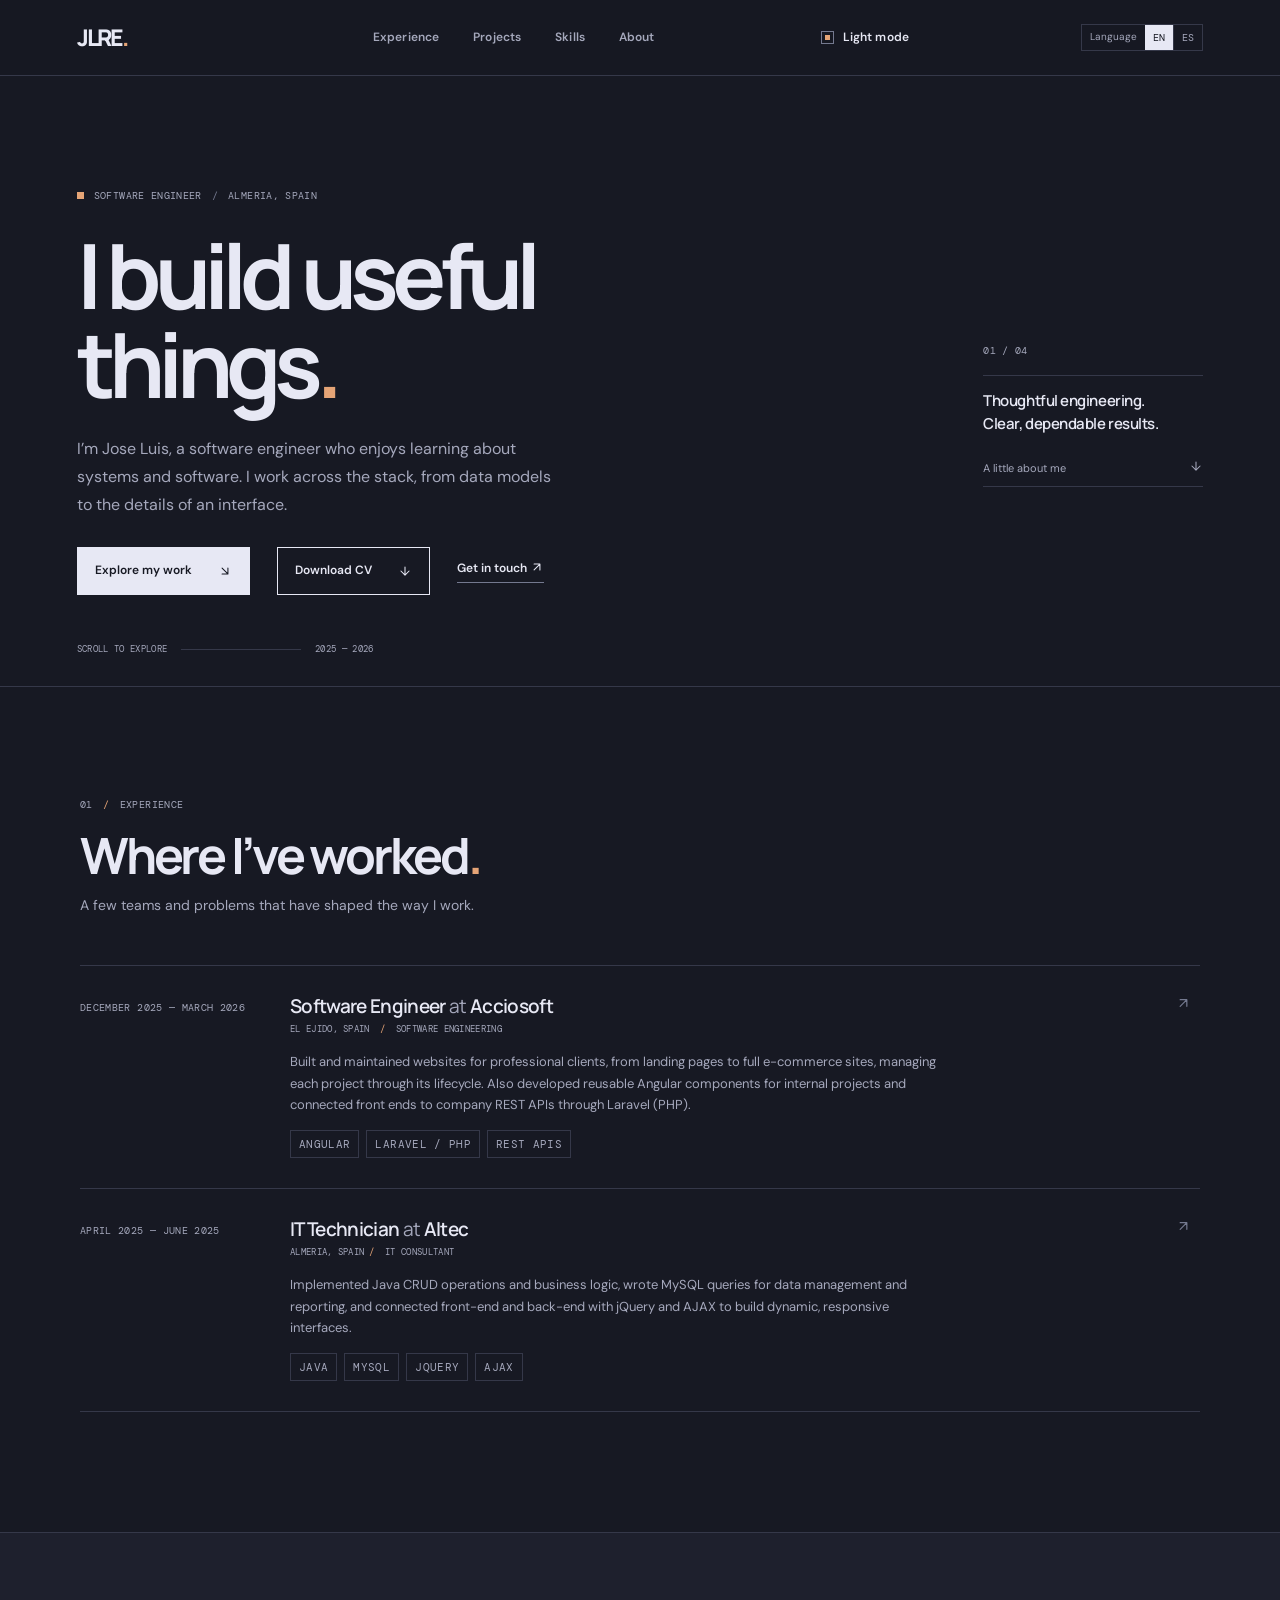
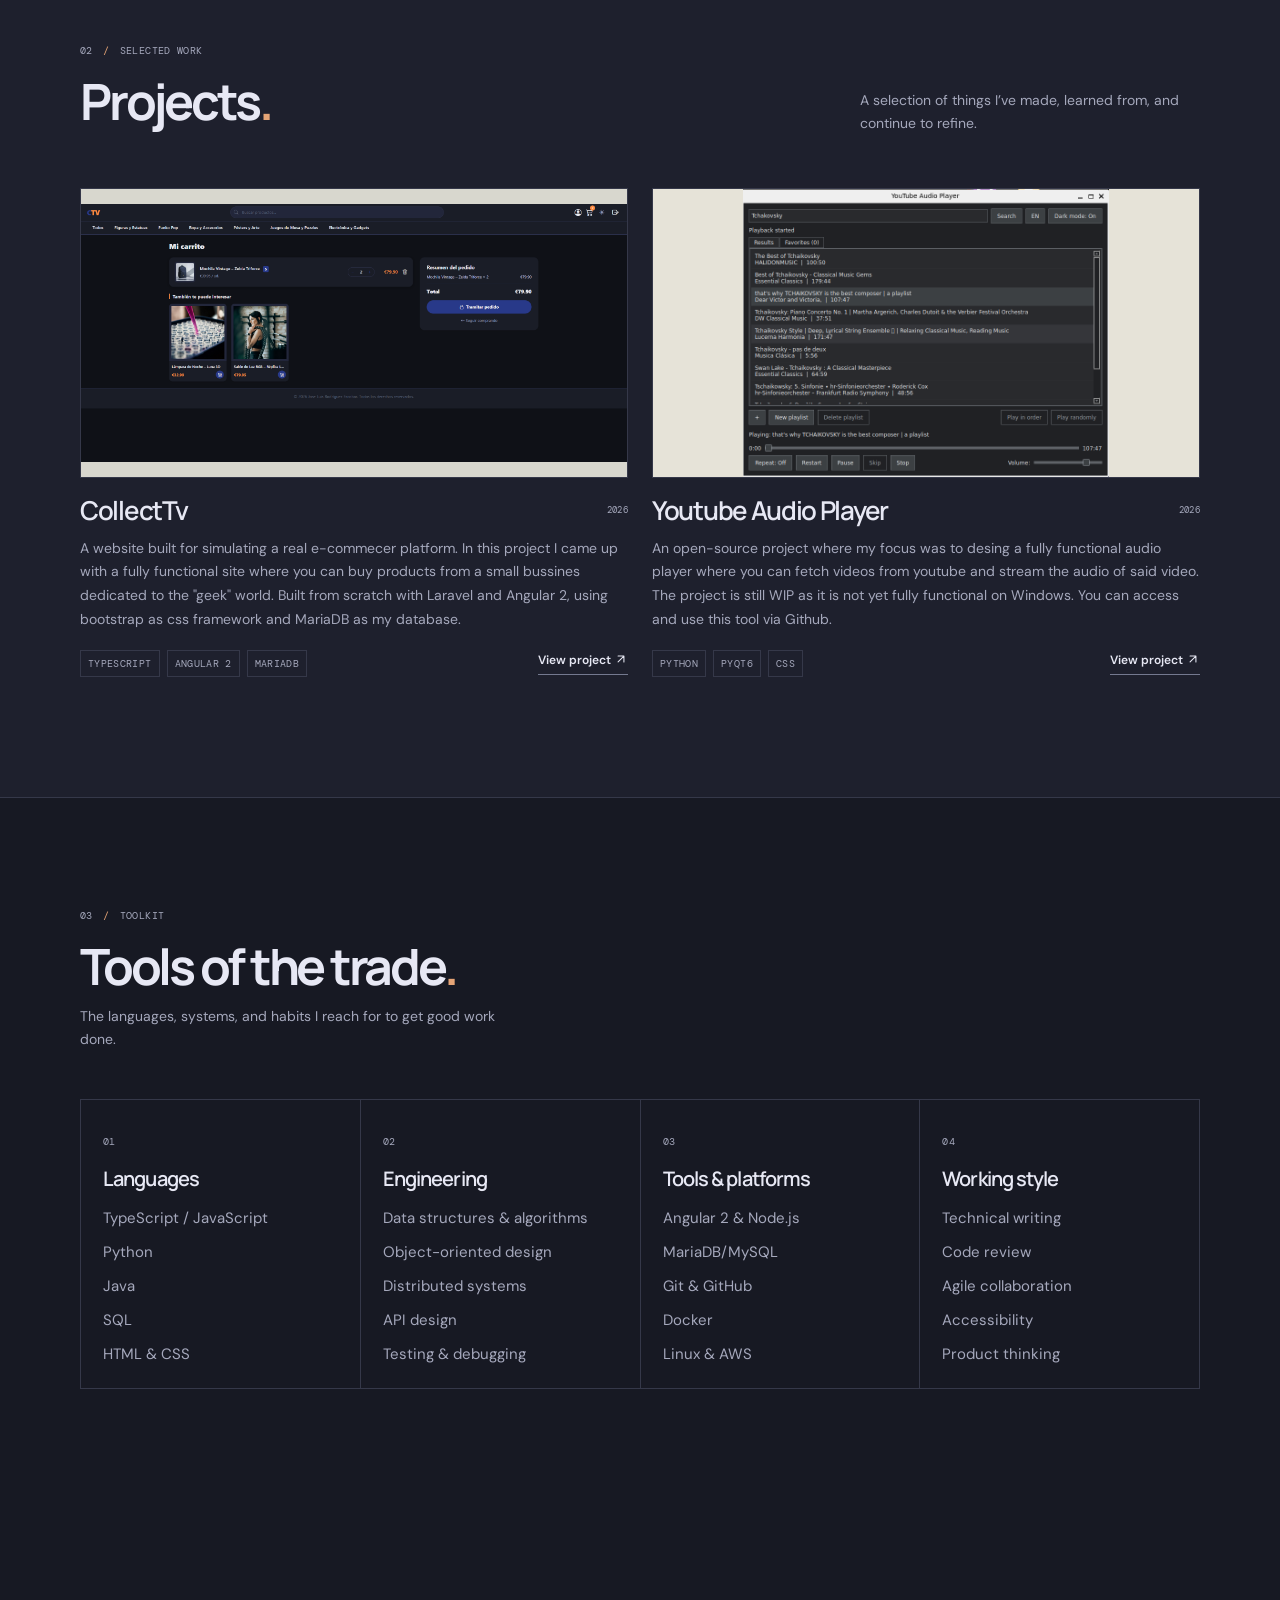
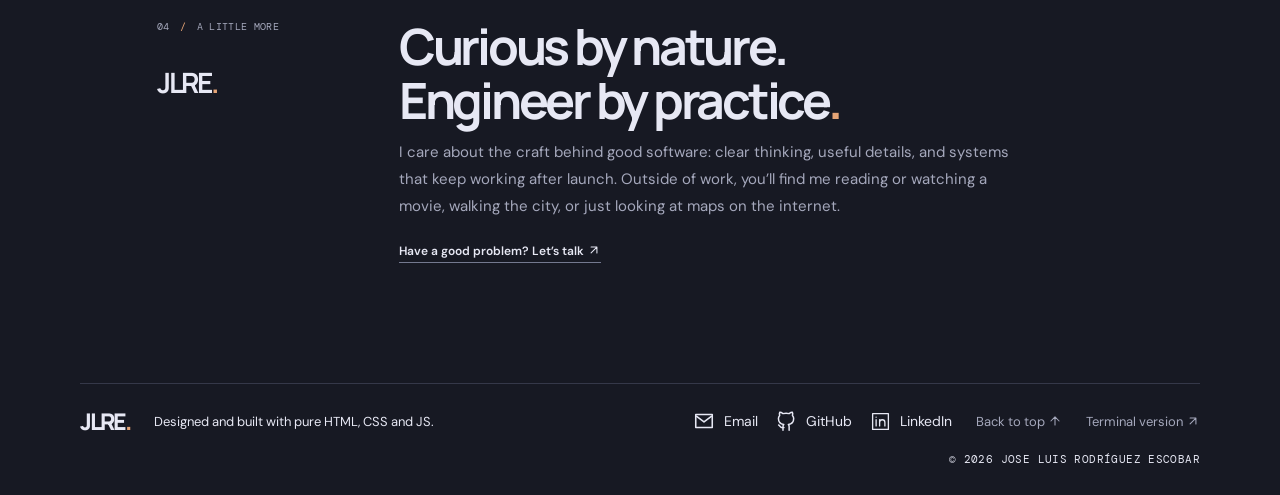
==== commit f60e08f6: "changing the bullet points of previous jobs" ====
--- a/index.html
+++ b/index.html
@@ -58,12 +58,12 @@
       <div class="experience-list">
         <article class="experience-row">
           <div class="experience-date">December 2025 — March 2026</div>
-          <div class="experience-main"><h3>Software Engineer <span class="at-sign">at</span> Acciosoft</h3><p class="experience-location">El Ejido, Spain <span>/</span> Software engineering</p><p>Build and maintain software for clients since Landing Pages to fully functional e-commerce sites.</p><div class="tag-list"><span>TypeScript</span><span>React</span><span>Node.js</span></div></div>
+          <div class="experience-main"><h3>Software Engineer <span class="at-sign">at</span> Acciosoft</h3><p class="experience-location">El Ejido, Spain <span>/</span> Software engineering</p><p>Built and maintained websites for professional clients, from landing pages to full e-commerce sites, managing each project through its lifecycle. Also developed reusable Angular components for internal projects and connected front ends to company REST APIs through Laravel (PHP).</p><div class="tag-list"><span>Angular</span><span>Laravel / PHP</span><span>REST APIs</span></div></div>
           <span class="row-arrow arrow-icon" aria-hidden="true"><svg viewBox="0 0 24 24"><path d="M7 7h10v10M7 17 17 7"/></svg></span>
         </article>
         <article class="experience-row">
           <div class="experience-date">April 2025 — June 2025</div>
-          <div class="experience-main"><h3>IT Technician <span class="at-sign">at</span> Altec </h3><p class="experience-location">Almeria, Spain<span>/</span> IT Consultant </p><p>My role was providing support to different teams across office. Creating bash and Python scripts for automation of processes.</p><div class="tag-list"><span>Python</span><span>Bash</span><span>Docker</span></div></div>
+          <div class="experience-main"><h3>IT Technician <span class="at-sign">at</span> Altec </h3><p class="experience-location">Almeria, Spain<span>/</span> IT Consultant </p><p>Implemented Java CRUD operations and business logic, wrote MySQL queries for data management and reporting, and connected front-end and back-end with jQuery and AJAX to build dynamic, responsive interfaces.</p><div class="tag-list"><span>Java</span><span>MySQL</span><span>jQuery</span><span>AJAX</span></div></div>
           <span class="row-arrow arrow-icon" aria-hidden="true"><svg viewBox="0 0 24 24"><path d="M7 7h10v10M7 17 17 7"/></svg></span>
         </article>
              </div>
--- a/styles.css
+++ b/styles.css
@@ -1,22 +1,1306 @@
 @import url('https://fonts.googleapis.com/css2?family=DM+Mono:wght@400;500&family=DM+Sans:wght@400;500;600;700&family=Manrope:wght@400;500;600;700;800&display=swap');
 
-:root{color-scheme:dark;--bg:#171923;--surface:#1e202d;--text:#e7e8f4;--muted:#a5a8bc;--line:#353849;--line-strong:#74798f;--accent:#e5a476;--inverse:#e7e8f4;--inverse-text:#171923;--mono:'DM Mono',monospace;--sans:'DM Sans',sans-serif;--display:'Manrope',sans-serif;--page:1120px;--gutter:clamp(22px,6vw,88px)}
-:root[data-theme="light"]{color-scheme:light;--bg:#f0efe9;--surface:#f7f6f1;--text:#24252a;--muted:#626571;--line:#c9c9c4;--line-strong:#85868d;--accent:#9a5129;--inverse:#24252a;--inverse-text:#f7f6f1}
-*{box-sizing:border-box}html{scroll-behavior:smooth;scroll-padding-top:90px}body{margin:0;background:var(--bg);color:var(--text);font-family:var(--sans);font-size:15px;line-height:1.65;transition:background-color .25s,color .25s}a{color:inherit;text-decoration:none}button{font:inherit}.skip-link{position:absolute;left:12px;top:-60px;z-index:10;padding:10px 14px;background:var(--text);color:var(--bg)}.skip-link:focus{top:12px}.site-header{height:76px;padding:0 var(--gutter);border-bottom:1px solid var(--line);display:flex;align-items:center;justify-content:space-between;position:sticky;top:0;z-index:5;background:color-mix(in srgb,var(--bg) 94%,transparent);backdrop-filter:blur(10px)}.wordmark{font:800 23px/1 var(--display);letter-spacing:-2px}.wordmark-period,.title-period{color:var(--accent)}.primary-nav{display:flex;gap:34px;margin-left:80px}.primary-nav a,.theme-toggle{font-size:12px;font-weight:600;letter-spacing:.01em}.primary-nav a{color:var(--muted);transition:color .2s}.primary-nav a:hover,.text-link:hover,.project-link:hover{color:var(--accent)}.theme-toggle{border:0;padding:8px 0;background:none;color:var(--text);display:flex;align-items:center;gap:9px;cursor:pointer}.theme-indicator{width:13px;height:13px;border:1px solid var(--line-strong);display:block;position:relative}.theme-indicator:after{content:"";position:absolute;inset:3px;background:var(--accent);opacity:0}.theme-toggle[aria-pressed="true"] .theme-indicator:after{opacity:1}.page-section{padding-left:var(--gutter);padding-right:var(--gutter)}.hero{max-width:1440px;min-height:610px;margin:auto;padding-top:112px;padding-bottom:75px;display:grid;grid-template-columns:1fr 220px;position:relative}.eyebrow,.section-kicker,.aside-index,.hero-footnote,.experience-date,.experience-location,.tag-list,.project-year,.visual-label,.signal-top,.signal-sub,.signal-bottom,.skill-number,.copyright{font:10px/1.5 var(--mono);letter-spacing:.035em;text-transform:uppercase}.eyebrow{margin:0 0 27px;color:var(--muted);display:flex;align-items:center;gap:10px}.availability-mark{width:7px;height:7px;background:var(--accent);display:inline-block}.eyebrow-divider{color:var(--line-strong)}h1,h2,h3,p{margin-top:0}.hero h1{font:700 clamp(48px,7.2vw,90px)/.99 var(--display);letter-spacing:-.075em;margin:0 0 27px;max-width:840px}.hero-intro{max-width:490px;color:var(--muted);font-size:16px;line-height:1.75;margin-bottom:28px}.hero-actions{display:flex;align-items:center;gap:27px}.button{padding:13px 17px;display:inline-flex;gap:26px;align-items:center;font-size:12px;font-weight:600;border:1px solid var(--text)}.button-solid{background:var(--inverse);color:var(--inverse-text)}.button:hover{background:var(--accent);border-color:var(--accent);color:#fff}.text-link{font-size:12px;font-weight:600;border-bottom:1px solid var(--line-strong);padding-bottom:3px}.hero-aside{align-self:center;padding-top:25px}.aside-index{color:var(--muted)}.aside-rule{height:1px;background:var(--line);margin:14px 0}.hero-aside p{font:600 15px/1.5 var(--display);letter-spacing:-.03em}.aside-link{font-size:11px;color:var(--muted);display:flex;justify-content:space-between;border-bottom:1px solid var(--line);padding:9px 0}.hero-footnote{position:absolute;left:var(--gutter);right:var(--gutter);bottom:30px;display:flex;align-items:center;gap:14px;color:var(--muted);font-size:9px}.footnote-line{height:1px;max-width:120px;flex:1;background:var(--line)}.section-block{padding-top:110px;padding-bottom:120px;border-top:1px solid var(--line)}.section-heading{max-width:var(--page);margin:0 auto 48px}.section-kicker{color:var(--muted);margin:0 0 16px}.section-kicker span{color:var(--accent);padding:0 4px}.section-heading h2,.about-copy h2{font:700 clamp(34px,4vw,50px)/1.08 var(--display);letter-spacing:-.065em;margin:0 0 12px}.section-summary{color:var(--muted);font-size:14px;margin:0;max-width:430px}.experience-list{max-width:var(--page);margin:0 auto;border-top:1px solid var(--line)}.experience-row{display:grid;grid-template-columns:175px 1fr 25px;gap:35px;padding:28px 0 30px;border-bottom:1px solid var(--line)}.experience-date{color:var(--muted);padding-top:6px}.experience-main h3{font:600 19px/1.3 var(--display);letter-spacing:-.035em;margin:0 0 4px}.at-sign{font-weight:400;color:var(--muted)}.experience-location{color:var(--muted);margin:0 0 15px;font-size:9px}.experience-location span{color:var(--accent);padding:0 5px}.experience-main>p:not(.experience-location){color:var(--muted);font-size:13px;max-width:660px;margin:0 0 14px}.row-arrow{font-size:17px;color:var(--line-strong);padding-top:1px}.tag-list{display:flex;flex-wrap:wrap;gap:7px}.tag-list span{border:1px solid var(--line);padding:4px 7px;color:var(--muted);font-size:9px;white-space:nowrap}.projects-section{background:var(--surface)}.section-heading-inline{display:flex;justify-content:space-between;align-items:end}.section-heading-inline .section-summary{max-width:340px;padding-bottom:5px}.project-grid{max-width:var(--page);margin:auto;display:grid;grid-template-columns:repeat(2,minmax(0,1fr));gap:55px 24px}.project-card{min-width:0}.project-visual{height:290px;position:relative;overflow:hidden;border:1px solid var(--line);display:flex;align-items:center;justify-content:center}.visual-label{position:absolute;top:17px;left:18px;font-size:8px;color:var(--muted);z-index:1}.visual-ledger{background:#d8d7ce}.ledger-window{width:68%;height:205px;background:#f4f3ef;border:1px solid #b9bab1;color:#20211f;display:flex;flex-direction:column;box-shadow:8px 8px 0 #b7b8af}.window-top,.window-bottom{display:flex;justify-content:space-between;padding:10px 13px;font:8px var(--mono);color:#74766f}.window-top{border-bottom:1px solid #d8d8d0}.ledger-content{padding:17px 21px;flex:1;position:relative}.ledger-small{font:7px var(--mono);letter-spacing:.08em;color:#74766f}.ledger-content strong{display:block;font:700 26px/.98 var(--display);letter-spacing:-.07em;margin-top:8px}.ledger-lines{position:absolute;bottom:15px;left:21px;right:21px;display:grid;gap:5px}.ledger-lines i{height:1px;background:#d4d5cd}.ledger-lines i:last-child{width:62%}.window-bottom{border-top:1px solid #d8d8d0}.visual-field{background:#e6e3d8;color:#242823}.field-grid{position:absolute;inset:0;display:grid;grid-template-columns:repeat(3,1fr);grid-template-rows:repeat(3,1fr)}.field-grid span{border-right:1px solid #c9c8bc;border-bottom:1px solid #c9c8bc}.field-grid span:nth-child(3n){border-right:0}.field-grid span:nth-child(n+7){border-bottom:0}.field-grid span:nth-child(5){background:#b4b7a3;position:relative}.field-grid span:nth-child(5):after{content:"";position:absolute;width:8px;height:8px;left:50%;top:50%;transform:translate(-50%,-50%);background:#a34731;border:2px solid #f4f3ef}.field-caption{position:absolute;left:18px;right:18px;bottom:15px;display:flex;justify-content:space-between;font:8px var(--mono);letter-spacing:.05em}.field-center{z-index:1;background:#e6e3d8;padding:12px 18px;text-align:center;font:600 21px/1.1 var(--display);letter-spacing:-.06em}.field-center span{color:var(--accent)}.visual-signal{background:#202321}.visual-signal .visual-label{color:#adb0a8}.signal-card{width:75%;height:190px;border:1px solid #454943;background:#242724;padding:15px 18px;color:#e5e5df}.signal-top{display:flex;justify-content:space-between;font-size:7px;color:#a4a79f}.signal-live{color:#9eae91}.signal-number{font:600 38px/.9 var(--display);letter-spacing:-.07em;margin:20px 0 5px}.signal-number span{font-size:16px}.signal-sub{font-size:7px;color:#999c94}.signal-card svg{width:100%;height:47px;margin-top:10px;overflow:visible}.signal-card path{fill:none;stroke:#a6b399;stroke-width:2;vector-effect:non-scaling-stroke}.signal-bottom{display:flex;justify-content:space-between;color:#898c84;font-size:7px}.project-info{padding:17px 1px 0}.project-title-line{display:flex;justify-content:space-between;align-items:baseline;margin-bottom:7px}.project-title-line h3{font:600 20px/1.3 var(--display);letter-spacing:-.04em;margin:0}.project-year{color:var(--muted);font-size:9px}.project-info>p{color:var(--muted);font-size:12px;line-height:1.65;max-width:490px;margin:0 0 17px}.project-meta{display:flex;justify-content:space-between;align-items:center;gap:12px}.project-meta .tag-list{gap:5px}.project-meta .tag-list span{font-size:8px}.project-link{font-size:10px;font-weight:600;white-space:nowrap}.skills-section{padding-bottom:125px}.skills-grid{max-width:var(--page);margin:auto;display:grid;grid-template-columns:repeat(4,1fr);border-top:1px solid var(--line);border-bottom:1px solid var(--line)}.skill-group{padding:19px 15px 24px 0;border-right:1px solid var(--line)}.skill-group:not(:first-child){padding-left:20px}.skill-group:last-child{border:0}.skill-number{color:var(--accent);font-size:9px}.skill-group h3{font:600 15px var(--display);letter-spacing:-.03em;margin:24px 0 13px}.skill-group ul{list-style:none;padding:0;margin:0}.skill-group li{font-size:12px;color:var(--muted);padding:5px 0;border-top:1px solid color-mix(in srgb,var(--line) 65%,transparent)}.about-section{background:var(--inverse);color:var(--inverse-text);padding-top:76px;padding-bottom:85px;display:grid;grid-template-columns:1fr 2fr;gap:40px}.about-index .section-kicker{color:color-mix(in srgb,var(--inverse-text) 62%,transparent)}.about-mark{display:block;font:800 clamp(70px,11vw,130px)/.9 var(--display);letter-spacing:-.1em;color:color-mix(in srgb,var(--inverse-text) 12%,transparent);margin-top:52px}.about-mark span{color:var(--accent)}.about-copy{max-width:610px}.about-copy h2{font-size:clamp(38px,5vw,60px);margin:0 0 21px}.about-copy>p{color:color-mix(in srgb,var(--inverse-text) 65%,transparent);font-size:14px;line-height:1.8;max-width:495px;margin:0 0 24px}.about-copy .text-link{border-color:color-mix(in srgb,var(--inverse-text) 40%,transparent)}.site-footer{min-height:85px;padding:18px var(--gutter);display:grid;grid-template-columns:1fr 1.5fr 1fr 1fr;align-items:center;gap:15px}.site-footer>span{font-size:10px;color:var(--muted)}.back-top{justify-self:center;font-size:10px;border-bottom:1px solid var(--line);padding-bottom:3px}.copyright{justify-self:end;text-align:right;font-size:8px;color:var(--muted)}
-@media(max-width:800px){.hero{min-height:590px;padding-top:105px;grid-template-columns:1fr 170px;gap:20px}.hero h1{font-size:clamp(51px,9vw,75px)}.experience-row{grid-template-columns:130px 1fr 20px;gap:20px}.project-visual{height:250px}.skills-grid{grid-template-columns:repeat(2,1fr)}.skill-group:nth-child(2){border-right:0}.skill-group:nth-child(3){padding-left:0;border-top:1px solid var(--line)}.skill-group:nth-child(4){border-top:1px solid var(--line)}.about-section{grid-template-columns:1fr 2fr}.about-mark{margin-top:35px}}
-@media(max-width:600px){:root{--gutter:22px}.site-header{height:64px}.primary-nav{gap:13px;margin:0;font-size:10px}.primary-nav a{font-size:10px}.wordmark{font-size:21px}.theme-toggle{width:22px;overflow:hidden;gap:12px;white-space:nowrap}.theme-label{display:none}.hero{display:block;min-height:610px;padding-top:104px;padding-bottom:80px}.hero h1{font-size:clamp(54px,13vw,76px)}.hero-intro{font-size:14px;max-width:390px}.hero-aside{display:none}.hero-footnote{bottom:26px}.section-block{padding-top:78px;padding-bottom:82px}.section-heading{margin-bottom:33px}.section-heading h2{font-size:37px}.experience-row{grid-template-columns:1fr 20px;gap:10px;padding:22px 0}.experience-date{grid-column:1/-1;padding:0;font-size:9px}.experience-main h3{font-size:17px}.experience-main>p:not(.experience-location){font-size:12px}.row-arrow{grid-column:2;grid-row:2}.section-heading-inline{display:block}.section-heading-inline .section-summary{margin-top:11px}.project-grid{grid-template-columns:1fr;gap:38px}.project-visual{height:260px}.skills-grid{grid-template-columns:1fr 1fr}.skill-group{padding:15px 10px 19px 0}.skill-group:not(:first-child){padding-left:13px}.skill-group:nth-child(3){padding-left:0}.skill-group h3{margin-top:17px;font-size:14px}.skill-group li{font-size:10px}.about-section{display:block;padding-top:55px;padding-bottom:64px}.about-mark{display:none}.about-copy{margin-top:43px}.about-copy h2{font-size:clamp(37px,10vw,50px)}.about-copy>p{font-size:13px}.site-footer{grid-template-columns:1fr 1fr;gap:17px;padding-top:20px;padding-bottom:20px}.site-footer>span:nth-child(2){justify-self:end;text-align:right}.back-top{justify-self:start}.copyright{grid-column:2;grid-row:2}.primary-nav a:nth-child(4){display:none}}
-@media(max-width:380px){.primary-nav{gap:9px}.primary-nav a{font-size:9px}.hero-actions{gap:16px}.button{padding:12px 12px;gap:15px}.text-link{font-size:11px}.project-meta{align-items:flex-start;flex-direction:column}}
-@media(prefers-reduced-motion:reduce){*,*:before,*:after{scroll-behavior:auto!important;transition:none!important}}
-.project-image{padding:0;background:#fff}.project-image img{display:block;width:100%;height:100%;object-fit:contain;object-position:center}
-.language-switch{display:flex;align-items:center;border:1px solid var(--line);margin-left:6px}.language-option{padding:6px 8px;border:0;background:transparent;color:var(--muted);font:10px var(--mono);cursor:pointer}.language-option+.language-option{border-left:1px solid var(--line)}.language-option.is-active{background:var(--inverse);color:var(--inverse-text)}.language-option:focus-visible,.theme-toggle:focus-visible,a:focus-visible{outline:2px solid var(--accent);outline-offset:3px}
-@media(min-width:601px){.language-label{padding:0 8px;font-size:10px;color:var(--muted)}}
-@media(max-width:600px){.site-header{gap:10px}.language-switch{margin-left:auto}.language-label{display:none}.language-option{padding:6px 6px}.theme-toggle{flex:0 0 22px}}
-.hero-actions{flex-wrap:wrap;row-gap:14px}.cv-button{background:transparent;color:var(--text)}.cv-button:hover{color:#fff}
-.site-footer{display:flex;flex-wrap:wrap;justify-content:space-between;gap:18px 24px}.footer-note{margin-right:auto}.footer-contact{display:flex;align-items:center;gap:18px}.footer-contact a,.back-top{font-size:10px;color:var(--muted)}.footer-contact a:hover,.back-top:hover{color:var(--accent)}.copyright{margin-left:auto}
-@media(max-width:600px){.site-footer{justify-content:flex-start}.footer-note{order:3;width:100%;margin:0}.footer-contact{order:4;width:100%;justify-content:space-between;padding:12px 0;border-top:1px solid var(--line);border-bottom:1px solid var(--line)}.back-top{order:5}.copyright{order:6;margin-left:auto}}
-.footer-contact a{display:inline-flex;align-items:center;gap:9px;font-size:14px;color:var(--text)}.footer-contact a:hover{color:var(--accent)}.contact-icon{width:21px;height:21px;flex:none;fill:none;stroke:currentColor;stroke-width:1.7;stroke-linecap:round;stroke-linejoin:round}.mail-icon{width:22px;height:22px}.linkedin-icon{stroke-width:1.5}.footer-note,.back-top{font-size:13px}.copyright{font-size:11px}.tag-list span{font-size:11px;padding:5px 8px}.project-meta .tag-list span{font-size:10px;padding:5px 7px}.project-meta .tag-list{gap:7px}
-.terminal-version-link{font-size:13px;color:var(--muted)}.terminal-version-link:hover{color:var(--accent)}
-.project-image{background:var(--surface)}.visual-ledger{background:var(--surface)}.visual-field{background:#1e202d;color:#e7e8f4}.field-grid span{border-color:#353849}.field-grid span:nth-child(5){background:#303448}.field-grid span:nth-child(5):after{background:#e5a476;border-color:#1e202d}.field-center{background:#1e202d;color:#e7e8f4}.ledger-window{background:#1e202d;border-color:#353849;color:#e7e8f4;box-shadow:8px 8px 0 #12141c}.window-top,.window-bottom{color:#a5a8bc;border-color:#353849}.ledger-small{color:#a5a8bc}.ledger-lines i{background:#353849}
-@media(max-width:600px){html{scroll-padding-top:120px}.site-header{height:auto;min-height:64px;padding-top:9px;padding-bottom:8px;flex-wrap:wrap;justify-content:flex-start;gap:8px 12px}.site-header>.wordmark{order:0;flex:none}.site-header>.theme-toggle{order:1;width:auto;flex:none;overflow:visible;gap:7px;padding:6px 0;white-space:nowrap}.site-header>.theme-toggle .theme-label{display:inline;font-size:10px}.site-header>.language-switch{order:2;margin-left:auto;flex:none}.site-header>.primary-nav{order:3;flex:0 0 100%;width:100%;justify-content:space-between;gap:8px;margin:0;padding-top:7px;border-top:1px solid var(--line)}.site-header>.primary-nav a{display:block;font-size:10px}.site-header>.primary-nav a:nth-child(4){display:block}}
-@media(max-width:380px){.site-header{gap:7px 9px}.site-header>.wordmark{font-size:19px}.site-header>.theme-toggle .theme-label{font-size:9px}.site-header>.language-switch .language-option{padding:5px 5px}.site-header>.primary-nav{gap:5px}.site-header>.primary-nav a{font-size:9px}}
-.arrow-icon{display:inline-flex;width:14px;height:14px;flex:none;align-items:center;justify-content:center;vertical-align:-.16em}.arrow-icon svg{display:block;width:100%;height:100%;fill:none;stroke:currentColor;stroke-width:1.8;stroke-linecap:round;stroke-linejoin:round}.row-arrow.arrow-icon{width:17px;height:17px;vertical-align:0}
+:root {
+  color-scheme: dark;
+  --bg: #171923;
+  --surface: #1e202d;
+  --text: #e7e8f4;
+  --muted: #a5a8bc;
+  --line: #353849;
+  --line-strong: #74798f;
+  --accent: #e5a476;
+  --inverse: #e7e8f4;
+  --inverse-text: #171923;
+  --mono: 'DM Mono', monospace;
+  --sans: 'DM Sans', sans-serif;
+  --display: 'Manrope', sans-serif;
+  --page: 1120px;
+  --gutter: clamp(22px, 6vw, 88px);
+}
+
+:root[data-theme='light'] {
+  color-scheme: light;
+  --bg: #f0efe9;
+  --surface: #f7f6f1;
+  --text: #24252a;
+  --muted: #626571;
+  --line: #c9c9c4;
+  --line-strong: #85868d;
+  --accent: #9a5129;
+  --inverse: #24252a;
+  --inverse-text: #f7f6f1;
+}
+
+* {
+  box-sizing: border-box;
+}
+
+html {
+  scroll-behavior: smooth;
+  scroll-padding-top: 90px;
+}
+
+body {
+  margin: 0;
+  background: var(--bg);
+  color: var(--text);
+  font-family: var(--sans);
+  font-size: 15px;
+  line-height: 1.65;
+  transition: background-color 0.25s, color 0.25s;
+}
+
+a {
+  color: inherit;
+  text-decoration: none;
+}
+
+button {
+  font: inherit;
+}
+
+.skip-link {
+  position: absolute;
+  left: 12px;
+  top: -60px;
+  z-index: 10;
+  padding: 10px 14px;
+  background: var(--text);
+  color: var(--bg);
+}
+
+.skip-link:focus {
+  top: 12px;
+}
+
+.site-header {
+  height: 76px;
+  padding: 0 var(--gutter);
+  border-bottom: 1px solid var(--line);
+  display: flex;
+  align-items: center;
+  justify-content: space-between;
+  position: sticky;
+  top: 0;
+  z-index: 5;
+  background: color-mix(in srgb, var(--bg) 94%, transparent);
+  backdrop-filter: blur(10px);
+}
+
+.wordmark {
+  font: 800 23px/1 var(--display);
+  letter-spacing: -2px;
+}
+
+.wordmark-period,
+.title-period {
+  color: var(--accent);
+}
+
+.primary-nav {
+  display: flex;
+  gap: 34px;
+  margin-left: 80px;
+}
+
+.primary-nav a,
+.theme-toggle {
+  font-size: 12px;
+  font-weight: 600;
+  letter-spacing: 0.01em;
+}
+
+.primary-nav a {
+  color: var(--muted);
+  transition: color 0.2s;
+}
+
+.primary-nav a:hover,
+.text-link:hover,
+.project-link:hover {
+  color: var(--accent);
+}
+
+.theme-toggle {
+  border: 0;
+  padding: 8px 0;
+  background: none;
+  color: var(--text);
+  display: flex;
+  align-items: center;
+  gap: 9px;
+  cursor: pointer;
+}
+
+.theme-indicator {
+  width: 13px;
+  height: 13px;
+  border: 1px solid var(--line-strong);
+  display: block;
+  position: relative;
+}
+
+.theme-indicator::after {
+  content: '';
+  position: absolute;
+  inset: 3px;
+  background: var(--accent);
+  opacity: 0;
+}
+
+.theme-toggle[aria-pressed='true'] .theme-indicator::after {
+  opacity: 1;
+}
+
+.page-section {
+  padding-left: var(--gutter);
+  padding-right: var(--gutter);
+}
+
+.hero {
+  max-width: 1440px;
+  min-height: 610px;
+  margin: auto;
+  padding-top: 112px;
+  padding-bottom: 75px;
+  display: grid;
+  grid-template-columns: 1fr 220px;
+  position: relative;
+}
+
+.eyebrow,
+.section-kicker,
+.aside-index,
+.hero-footnote,
+.experience-date,
+.experience-location,
+.tag-list,
+.project-year,
+.visual-label,
+.signal-top,
+.signal-sub,
+.signal-bottom,
+.skill-number,
+.copyright {
+  font: 10px/1.5 var(--mono);
+  letter-spacing: 0.035em;
+  text-transform: uppercase;
+}
+
+.eyebrow {
+  margin: 0 0 27px;
+  color: var(--muted);
+  display: flex;
+  align-items: center;
+  gap: 10px;
+}
+
+.availability-mark {
+  width: 7px;
+  height: 7px;
+  background: var(--accent);
+  display: inline-block;
+}
+
+.eyebrow-divider {
+  color: var(--line-strong);
+}
+
+h1,
+h2,
+h3,
+p {
+  margin-top: 0;
+}
+
+.hero h1 {
+  font: 700 clamp(48px, 7.2vw, 90px) / 0.99 var(--display);
+  letter-spacing: -0.075em;
+  margin: 0 0 27px;
+  max-width: 840px;
+}
+
+.hero-intro {
+  max-width: 490px;
+  color: var(--muted);
+  font-size: 16px;
+  line-height: 1.75;
+  margin-bottom: 28px;
+}
+
+.hero-actions {
+  display: flex;
+  align-items: center;
+  gap: 27px;
+  flex-wrap: wrap;
+  row-gap: 14px;
+}
+
+.button {
+  padding: 13px 17px;
+  display: inline-flex;
+  gap: 26px;
+  align-items: center;
+  font-size: 12px;
+  font-weight: 600;
+  border: 1px solid var(--text);
+  transition: background-color 0.2s, color 0.2s, border-color 0.2s;
+}
+
+.button-solid {
+  background: var(--inverse);
+  color: var(--inverse-text);
+}
+
+.button:hover {
+  background: var(--accent);
+  border-color: var(--accent);
+  color: #fff;
+}
+
+.text-link {
+  font-size: 12px;
+  font-weight: 600;
+  border-bottom: 1px solid var(--line-strong);
+  padding-bottom: 3px;
+}
+
+.hero-aside {
+  align-self: center;
+  padding-top: 25px;
+}
+
+.aside-index {
+  color: var(--muted);
+}
+
+.aside-rule {
+  height: 1px;
+  background: var(--line);
+  margin: 14px 0;
+}
+
+.hero-aside p {
+  font: 600 15px/1.5 var(--display);
+  letter-spacing: -0.03em;
+}
+
+.aside-link {
+  font-size: 11px;
+  color: var(--muted);
+  display: flex;
+  justify-content: space-between;
+  border-bottom: 1px solid var(--line);
+  padding: 9px 0;
+}
+
+.hero-footnote {
+  position: absolute;
+  left: var(--gutter);
+  right: var(--gutter);
+  bottom: 30px;
+  display: flex;
+  align-items: center;
+  gap: 14px;
+  color: var(--muted);
+  font-size: 9px;
+}
+
+.footnote-line {
+  height: 1px;
+  max-width: 120px;
+  flex: 1;
+  background: var(--line);
+}
+
+.section-block {
+  padding-top: 110px;
+  padding-bottom: 120px;
+  border-top: 1px solid var(--line);
+}
+
+.section-heading {
+  max-width: var(--page);
+  margin: 0 auto 48px;
+}
+
+.section-kicker {
+  color: var(--muted);
+  margin: 0 0 16px;
+}
+
+.section-kicker span {
+  color: var(--accent);
+  padding: 0 4px;
+}
+
+.section-heading h2,
+.about-copy h2 {
+  font: 700 clamp(34px, 4vw, 50px) / 1.08 var(--display);
+  letter-spacing: -0.065em;
+  margin: 0 0 12px;
+}
+
+.section-summary {
+  color: var(--muted);
+  font-size: 14px;
+  margin: 0;
+  max-width: 430px;
+}
+
+.experience-list {
+  max-width: var(--page);
+  margin: 0 auto;
+  border-top: 1px solid var(--line);
+}
+
+.experience-row {
+  display: grid;
+  grid-template-columns: 175px 1fr 25px;
+  gap: 35px;
+  padding: 28px 0 30px;
+  border-bottom: 1px solid var(--line);
+}
+
+.experience-date {
+  color: var(--muted);
+  padding-top: 6px;
+}
+
+.experience-main h3 {
+  font: 600 19px/1.3 var(--display);
+  letter-spacing: -0.035em;
+  margin: 0 0 4px;
+}
+
+.at-sign {
+  font-weight: 400;
+  color: var(--muted);
+}
+
+.experience-location {
+  color: var(--muted);
+  margin: 0 0 15px;
+  font-size: 9px;
+}
+
+.experience-location span {
+  color: var(--accent);
+  padding: 0 5px;
+}
+
+.experience-main > p:not(.experience-location) {
+  color: var(--muted);
+  font-size: 13px;
+  max-width: 660px;
+  margin: 0 0 14px;
+}
+
+.row-arrow {
+  font-size: 17px;
+  color: var(--line-strong);
+  padding-top: 1px;
+}
+
+.tag-list {
+  display: flex;
+  flex-wrap: wrap;
+  gap: 7px;
+}
+
+.tag-list span {
+  border: 1px solid var(--line);
+  padding: 5px 8px;
+  color: var(--muted);
+  font-size: 11px;
+  white-space: nowrap;
+}
+
+.projects-section {
+  background: var(--surface);
+}
+
+.section-heading-inline {
+  display: flex;
+  justify-content: space-between;
+  align-items: end;
+}
+
+.section-heading-inline .section-summary {
+  max-width: 340px;
+  padding-bottom: 5px;
+}
+
+.project-grid {
+  max-width: var(--page);
+  margin: auto;
+  display: grid;
+  grid-template-columns: repeat(2, minmax(0, 1fr));
+  gap: 55px 24px;
+}
+
+.project-card {
+  min-width: 0;
+}
+
+.project-visual {
+  height: 290px;
+  position: relative;
+  overflow: hidden;
+  border: 1px solid var(--line);
+  display: flex;
+  align-items: center;
+  justify-content: center;
+  background: var(--surface);
+}
+
+.project-image {
+  padding: 0;
+  background: var(--surface);
+}
+
+.project-image img {
+  display: block;
+  width: 100%;
+  height: 100%;
+  object-fit: contain;
+  object-position: center;
+}
+
+.visual-label {
+  position: absolute;
+  top: 17px;
+  left: 18px;
+  font-size: 8px;
+  color: var(--muted);
+  z-index: 1;
+}
+
+.project-info {
+  padding-top: 18px;
+}
+
+.project-title-line {
+  display: flex;
+  justify-content: space-between;
+  align-items: center;
+  gap: 12px;
+}
+
+.project-title-line h3 {
+  margin: 0;
+  font: 600 26px/1.1 var(--display);
+  letter-spacing: -0.05em;
+}
+
+.project-year {
+  color: var(--muted);
+  font-size: 9px;
+}
+
+.project-info p {
+  color: var(--muted);
+  font-size: 14px;
+  line-height: 1.7;
+  margin: 12px 0 18px;
+}
+
+.project-meta {
+  display: flex;
+  justify-content: space-between;
+  align-items: center;
+  gap: 16px;
+}
+
+.project-meta .tag-list {
+  gap: 7px;
+}
+
+.project-meta .tag-list span {
+  font-size: 10px;
+  padding: 5px 7px;
+}
+
+.project-link {
+  color: var(--text);
+  font-size: 12px;
+  font-weight: 600;
+  border-bottom: 1px solid var(--line-strong);
+  padding-bottom: 3px;
+}
+
+.visual-ledger {
+  background: #d8d7ce;
+}
+
+.ledger-window {
+  width: 68%;
+  height: 205px;
+  background: #f4f3ef;
+  border: 1px solid #b9bab1;
+  color: #20211f;
+  display: flex;
+  flex-direction: column;
+  box-shadow: 8px 8px 0 #b7b8af;
+}
+
+.window-top,
+.window-bottom {
+  display: flex;
+  justify-content: space-between;
+  padding: 10px 13px;
+  font: 8px var(--mono);
+  color: #74766f;
+  border-color: #d8d8d0;
+}
+
+.window-top {
+  border-bottom: 1px solid #d8d8d0;
+}
+
+.ledger-content {
+  padding: 17px 21px;
+  flex: 1;
+  position: relative;
+}
+
+.ledger-small {
+  font: 7px var(--mono);
+  letter-spacing: 0.08em;
+  color: #74766f;
+}
+
+.ledger-content strong {
+  display: block;
+  font: 700 26px / 0.98 var(--display);
+  letter-spacing: -0.07em;
+  margin-top: 8px;
+}
+
+.ledger-lines {
+  position: absolute;
+  bottom: 15px;
+  left: 21px;
+  right: 21px;
+  display: grid;
+  gap: 5px;
+}
+
+.ledger-lines i {
+  height: 1px;
+  background: #d4d5cd;
+}
+
+.ledger-lines i:last-child {
+  width: 62%;
+}
+
+.window-bottom {
+  border-top: 1px solid #d8d8d0;
+}
+
+.visual-field {
+  background: #e6e3d8;
+  color: #242823;
+}
+
+.field-grid {
+  position: absolute;
+  inset: 0;
+  display: grid;
+  grid-template-columns: repeat(3, 1fr);
+  grid-template-rows: repeat(3, 1fr);
+}
+
+.field-grid span {
+  border-right: 1px solid #c9c8bc;
+  border-bottom: 1px solid #c9c8bc;
+}
+
+.field-grid span:nth-child(3n) {
+  border-right: 0;
+}
+
+.field-grid span:nth-child(n + 7) {
+  border-bottom: 0;
+}
+
+.field-grid span:nth-child(5) {
+  background: #b4b7a3;
+  position: relative;
+}
+
+.field-grid span:nth-child(5)::after {
+  content: '';
+  position: absolute;
+  width: 8px;
+  height: 8px;
+  left: 50%;
+  top: 50%;
+  transform: translate(-50%, -50%);
+  background: #a34731;
+  border: 2px solid #f4f3ef;
+}
+
+.field-caption {
+  position: absolute;
+  left: 18px;
+  right: 18px;
+  bottom: 15px;
+  display: flex;
+  justify-content: space-between;
+  font: 8px var(--mono);
+  letter-spacing: 0.05em;
+}
+
+.field-center {
+  z-index: 1;
+  background: #e6e3d8;
+  padding: 12px 18px;
+  text-align: center;
+  font: 600 21px / 1.1 var(--display);
+  letter-spacing: -0.06em;
+}
+
+.field-center span {
+  color: var(--accent);
+}
+
+.visual-signal {
+  background: #202321;
+}
+
+.visual-signal .visual-label {
+  color: #adb0a8;
+}
+
+.signal-card {
+  width: 75%;
+  height: 190px;
+  border: 1px solid #454943;
+  background: #242724;
+  padding: 15px 18px;
+  color: #e5e5df;
+}
+
+.signal-top {
+  display: flex;
+  justify-content: space-between;
+  font-size: 7px;
+  color: #a4a79f;
+}
+
+.signal-live {
+  color: #9eae91;
+}
+
+.signal-number {
+  font: 600 38px / 0.9 var(--display);
+  letter-spacing: -0.07em;
+  margin: 20px 0 5px;
+}
+
+.signal-number span {
+  font-size: 16px;
+}
+
+.signal-sub {
+  font-size: 7px;
+  color: #a4a79f;
+}
+
+.signal-bottom {
+  display: flex;
+  justify-content: space-between;
+  margin-top: 26px;
+  font-size: 7px;
+  color: #a4a79f;
+}
+
+.skills-grid {
+  max-width: var(--page);
+  margin: 0 auto;
+  display: grid;
+  grid-template-columns: repeat(4, minmax(0, 1fr));
+  gap: 0;
+  border-top: 1px solid var(--line);
+  border-left: 1px solid var(--line);
+}
+
+.skill-group {
+  border-right: 1px solid var(--line);
+  border-bottom: 1px solid var(--line);
+  padding: 28px 22px 22px;
+  min-height: 230px;
+}
+
+.skill-number {
+  color: var(--muted);
+  display: inline-block;
+  margin-bottom: 18px;
+}
+
+.skill-group h3 {
+  font: 600 20px/1.15 var(--display);
+  letter-spacing: -0.045em;
+  margin: 0 0 16px;
+}
+
+.skill-group ul {
+  list-style: none;
+  margin: 0;
+  padding: 0;
+  display: grid;
+  gap: 10px;
+}
+
+.skill-group li {
+  color: var(--muted);
+  font-size: 15px;
+  line-height: 1.6;
+}
+
+.about-section {
+  max-width: var(--page);
+  margin: 0 auto;
+  display: grid;
+  grid-template-columns: 210px 1fr;
+  align-items: start;
+  gap: 32px;
+  padding-top: 110px;
+  padding-bottom: 120px;
+}
+
+.about-index {
+  display: flex;
+  flex-direction: column;
+  gap: 18px;
+}
+
+.about-mark {
+  font: 700 28px/1 var(--display);
+  letter-spacing: -0.08em;
+  color: var(--text);
+}
+
+.about-mark span {
+  color: var(--accent);
+}
+
+.about-copy p {
+  color: var(--muted);
+  font-size: 15px;
+  line-height: 1.8;
+  max-width: 620px;
+  margin-bottom: 18px;
+}
+
+.site-footer {
+  max-width: var(--page);
+  margin: 0 auto;
+  padding: 26px 0 28px;
+  display: flex;
+  flex-wrap: wrap;
+  justify-content: space-between;
+  align-items: center;
+  gap: 18px 24px;
+  border-top: 1px solid var(--line);
+}
+
+.footer-note {
+  margin-right: auto;
+}
+
+.footer-contact {
+  display: flex;
+  align-items: center;
+  gap: 18px;
+}
+
+.footer-contact a,
+.back-top {
+  font-size: 10px;
+  color: var(--muted);
+}
+
+.footer-contact a {
+  display: inline-flex;
+  align-items: center;
+  gap: 9px;
+  font-size: 14px;
+  color: var(--text);
+}
+
+.footer-contact a:hover,
+.back-top:hover,
+.footer-contact a:hover {
+  color: var(--accent);
+}
+
+.contact-icon {
+  width: 21px;
+  height: 21px;
+  flex: none;
+  fill: none;
+  stroke: currentColor;
+  stroke-width: 1.7;
+  stroke-linecap: round;
+  stroke-linejoin: round;
+}
+
+.mail-icon {
+  width: 22px;
+  height: 22px;
+}
+
+.linkedin-icon {
+  stroke-width: 1.5;
+}
+
+.footer-note,
+.back-top {
+  font-size: 13px;
+}
+
+.terminal-version-link {
+  font-size: 13px;
+  color: var(--muted);
+}
+
+.terminal-version-link:hover {
+  color: var(--accent);
+}
+
+.copyright {
+  margin-left: auto;
+  font-size: 11px;
+}
+
+.language-switch {
+  display: flex;
+  align-items: center;
+  border: 1px solid var(--line);
+  margin-left: 6px;
+}
+
+.language-option {
+  padding: 6px 8px;
+  border: 0;
+  background: transparent;
+  color: var(--muted);
+  font: 10px var(--mono);
+  cursor: pointer;
+}
+
+.language-option + .language-option {
+  border-left: 1px solid var(--line);
+}
+
+.language-option.is-active {
+  background: var(--inverse);
+  color: var(--inverse-text);
+}
+
+.language-option:focus-visible,
+.theme-toggle:focus-visible,
+a:focus-visible {
+  outline: 2px solid var(--accent);
+  outline-offset: 3px;
+}
+
+@media (min-width: 601px) {
+  .language-label {
+    padding: 0 8px;
+    font-size: 10px;
+    color: var(--muted);
+  }
+}
+
+@media (max-width: 800px) {
+  .hero {
+    min-height: 590px;
+    padding-top: 105px;
+    grid-template-columns: 1fr 170px;
+    gap: 20px;
+  }
+
+  .hero h1 {
+    font-size: clamp(51px, 9vw, 75px);
+  }
+
+  .experience-row {
+    grid-template-columns: 130px 1fr 20px;
+    gap: 20px;
+  }
+
+  .project-visual {
+    height: 250px;
+  }
+
+  .skills-grid {
+    grid-template-columns: repeat(2, 1fr);
+  }
+
+  .skill-group:nth-child(2) {
+    border-right: 0;
+  }
+
+  .skill-group:nth-child(3),
+  .skill-group:nth-child(4) {
+    border-top: 1px solid var(--line);
+  }
+
+  .about-section {
+    grid-template-columns: 1fr 2fr;
+  }
+
+  .about-mark {
+    margin-top: 35px;
+  }
+}
+
+@media (max-width: 600px) {
+  :root {
+    --gutter: 22px;
+  }
+
+  .site-header {
+    height: 64px;
+  }
+
+  .primary-nav {
+    gap: 13px;
+    margin: 0;
+    font-size: 10px;
+  }
+
+  .primary-nav a {
+    font-size: 10px;
+  }
+
+  .wordmark {
+    font-size: 21px;
+  }
+
+  .theme-toggle {
+    width: 22px;
+    overflow: hidden;
+    gap: 12px;
+    white-space: nowrap;
+  }
+
+  .theme-label {
+    display: none;
+  }
+
+  .hero {
+    display: block;
+    min-height: 610px;
+    padding-top: 104px;
+    padding-bottom: 80px;
+  }
+
+  .hero h1 {
+    font-size: clamp(54px, 13vw, 76px);
+  }
+
+  .hero-intro {
+    font-size: 14px;
+    max-width: 390px;
+  }
+
+  .hero-aside {
+    display: none;
+  }
+
+  .hero-footnote {
+    bottom: 26px;
+  }
+
+  .section-block {
+    padding-top: 78px;
+    padding-bottom: 82px;
+  }
+
+  .section-heading {
+    margin-bottom: 33px;
+  }
+
+  .section-heading h2 {
+    font-size: 37px;
+  }
+
+  .experience-row {
+    grid-template-columns: 1fr 20px;
+    gap: 10px;
+    padding: 22px 0;
+  }
+
+  .experience-date {
+    grid-column: 1 / -1;
+    padding: 0;
+    font-size: 9px;
+  }
+
+  .experience-main h3 {
+    font-size: 17px;
+  }
+
+  .experience-main > p:not(.experience-location) {
+    font-size: 12px;
+  }
+
+  .row-arrow {
+    grid-column: 2;
+    grid-row: 2;
+  }
+
+  .section-heading-inline {
+    display: block;
+  }
+
+  .section-heading-inline .section-summary {
+    margin-top: 11px;
+  }
+
+  .project-grid {
+    grid-template-columns: 1fr;
+    gap: 38px;
+  }
+
+  .project-meta {
+    align-items: flex-start;
+    flex-direction: column;
+  }
+
+  .site-header {
+    gap: 10px;
+  }
+
+  .language-switch {
+    margin-left: auto;
+  }
+
+  .language-label {
+    display: none;
+  }
+
+  .language-option {
+    padding: 6px;
+  }
+
+  .theme-toggle {
+    flex: 0 0 22px;
+  }
+
+  html {
+    scroll-padding-top: 120px;
+  }
+
+  .site-header {
+    height: auto;
+    min-height: 64px;
+    padding-top: 9px;
+    padding-bottom: 8px;
+    flex-wrap: wrap;
+    justify-content: flex-start;
+    gap: 8px 12px;
+  }
+
+  .site-header > .wordmark {
+    order: 0;
+    flex: none;
+  }
+
+  .site-header > .theme-toggle {
+    order: 1;
+    width: auto;
+    flex: none;
+    overflow: visible;
+    gap: 7px;
+    padding: 6px 0;
+    white-space: nowrap;
+  }
+
+  .site-header > .theme-toggle .theme-label {
+    display: inline;
+    font-size: 10px;
+  }
+
+  .site-header > .language-switch {
+    order: 2;
+    margin-left: auto;
+    flex: none;
+  }
+
+  .site-header > .primary-nav {
+    order: 3;
+    flex: 0 0 100%;
+    width: 100%;
+    justify-content: space-between;
+    gap: 8px;
+    margin: 0;
+    padding-top: 7px;
+    border-top: 1px solid var(--line);
+  }
+
+  .site-header > .primary-nav a {
+    display: block;
+    font-size: 10px;
+  }
+
+  .site-header > .primary-nav a:nth-child(4) {
+    display: block;
+  }
+
+  .site-footer {
+    justify-content: flex-start;
+  }
+
+  .footer-note {
+    order: 3;
+    width: 100%;
+    margin: 0;
+  }
+
+  .footer-contact {
+    order: 4;
+    width: 100%;
+    justify-content: space-between;
+    padding: 12px 0;
+    border-top: 1px solid var(--line);
+    border-bottom: 1px solid var(--line);
+  }
+
+  .back-top {
+    order: 5;
+  }
+
+  .copyright {
+    order: 6;
+    margin-left: auto;
+  }
+}
+
+@media (max-width: 380px) {
+  .primary-nav {
+    gap: 9px;
+  }
+
+  .primary-nav a {
+    font-size: 9px;
+  }
+
+  .hero-actions {
+    gap: 16px;
+  }
+
+  .button {
+    padding: 12px 12px;
+    gap: 15px;
+  }
+
+  .text-link {
+    font-size: 11px;
+  }
+
+  .site-header {
+    gap: 7px 9px;
+  }
+
+  .site-header > .wordmark {
+    font-size: 19px;
+  }
+
+  .site-header > .theme-toggle .theme-label {
+    font-size: 9px;
+  }
+
+  .site-header > .language-switch .language-option {
+    padding: 5px;
+  }
+
+  .site-header > .primary-nav {
+    gap: 5px;
+  }
+
+  .site-header > .primary-nav a {
+    font-size: 9px;
+  }
+}
+
+@media (prefers-reduced-motion: reduce) {
+  *,
+  *::before,
+  *::after {
+    scroll-behavior: auto !important;
+    transition: none !important;
+  }
+}
+
+.arrow-icon {
+  display: inline-flex;
+  width: 14px;
+  height: 14px;
+  flex: none;
+  align-items: center;
+  justify-content: center;
+  vertical-align: -0.16em;
+}
+
+.arrow-icon svg {
+  display: block;
+  width: 100%;
+  height: 100%;
+  fill: none;
+  stroke: currentColor;
+  stroke-width: 1.8;
+  stroke-linecap: round;
+  stroke-linejoin: round;
+}
+
+.row-arrow.arrow-icon {
+  width: 17px;
+  height: 17px;
+  vertical-align: 0;
+}
+
+@media (min-width: 601px) and (max-width: 800px) {
+  html {
+    scroll-padding-top: 120px;
+  }
+
+  .site-header {
+    height: auto;
+    min-height: 76px;
+    padding-top: 12px;
+    padding-bottom: 12px;
+    flex-wrap: wrap;
+    justify-content: center;
+    align-content: center;
+    gap: 10px 24px;
+  }
+
+  .site-header > .wordmark {
+    order: 0;
+  }
+
+  .site-header > .theme-toggle,
+  .site-header > .language-switch {
+    order: 1;
+  }
+
+  .site-header > .language-switch {
+    margin-left: 0;
+  }
+
+  .site-header > .primary-nav {
+    order: 2;
+    flex: 0 0 100%;
+    justify-content: center;
+    gap: clamp(18px, 4vw, 34px);
+    margin: 0;
+    padding-top: 9px;
+    border-top: 1px solid var(--line);
+  }
+}
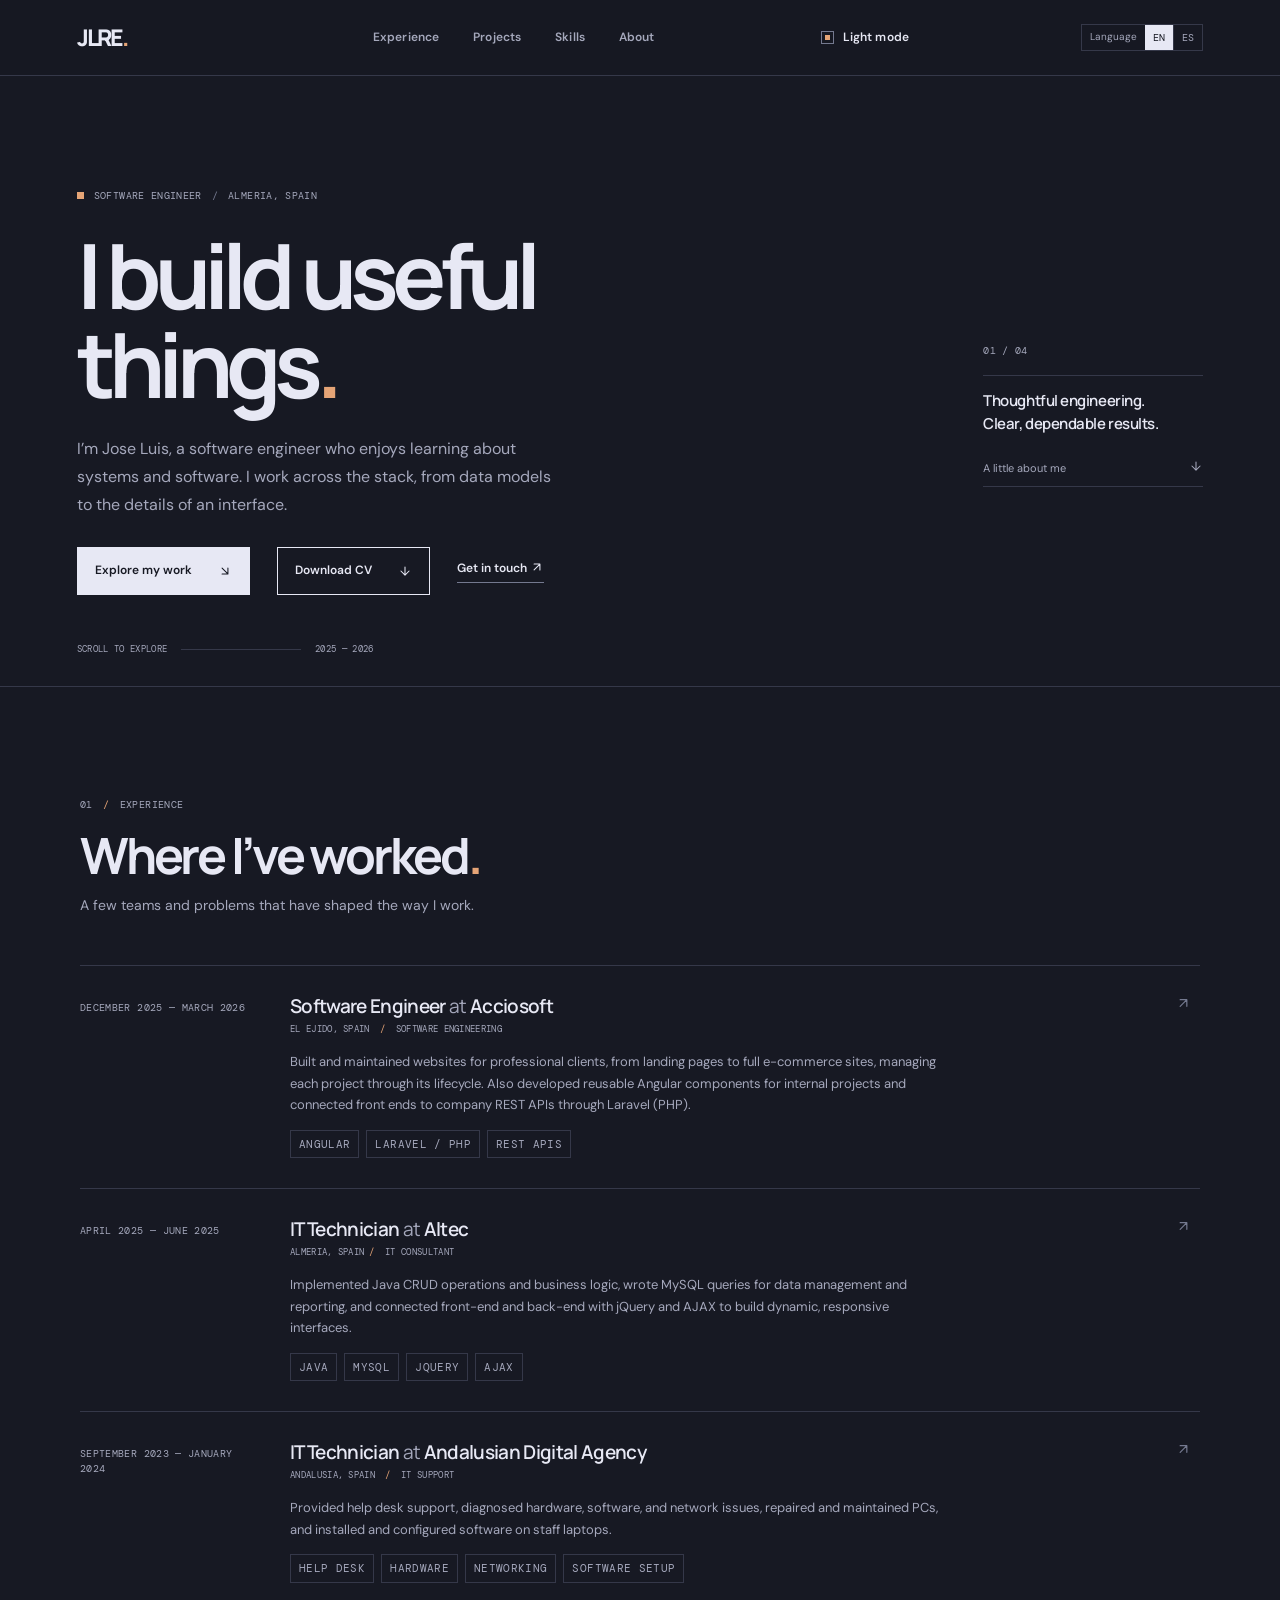
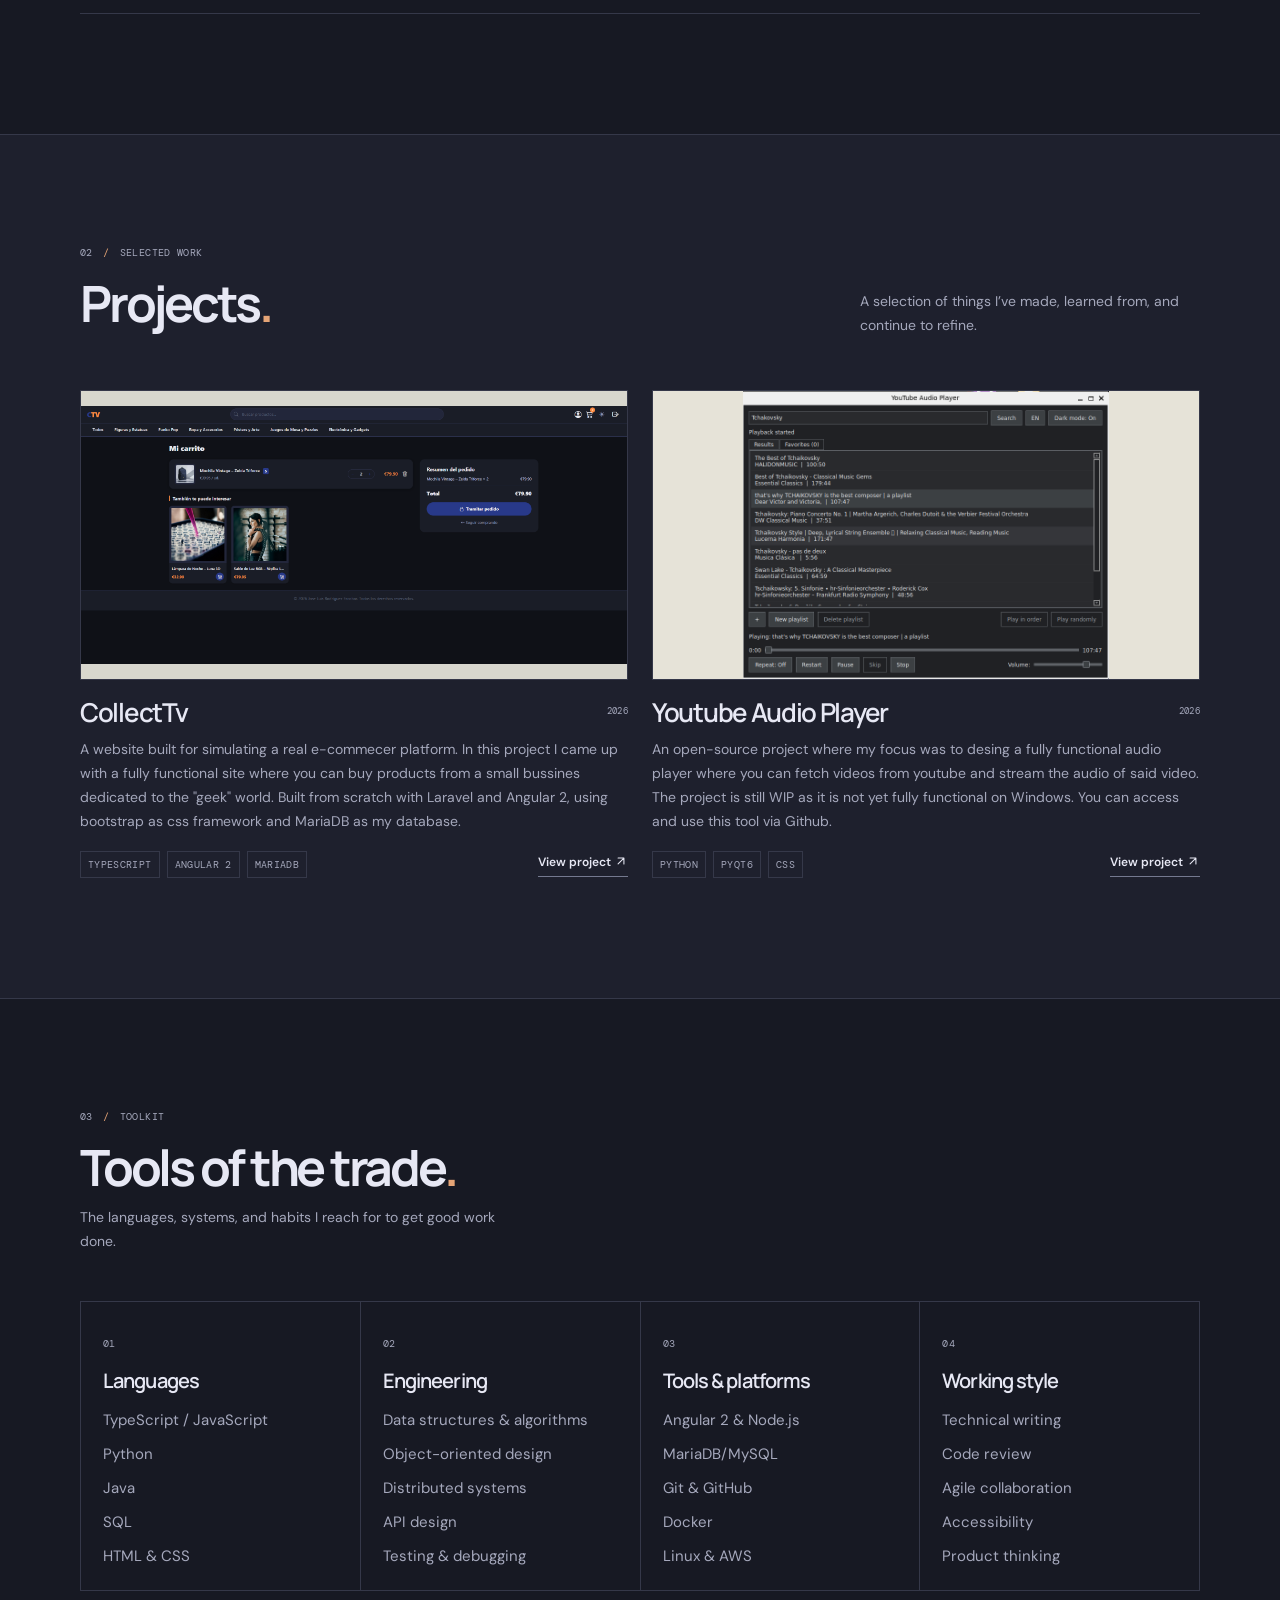
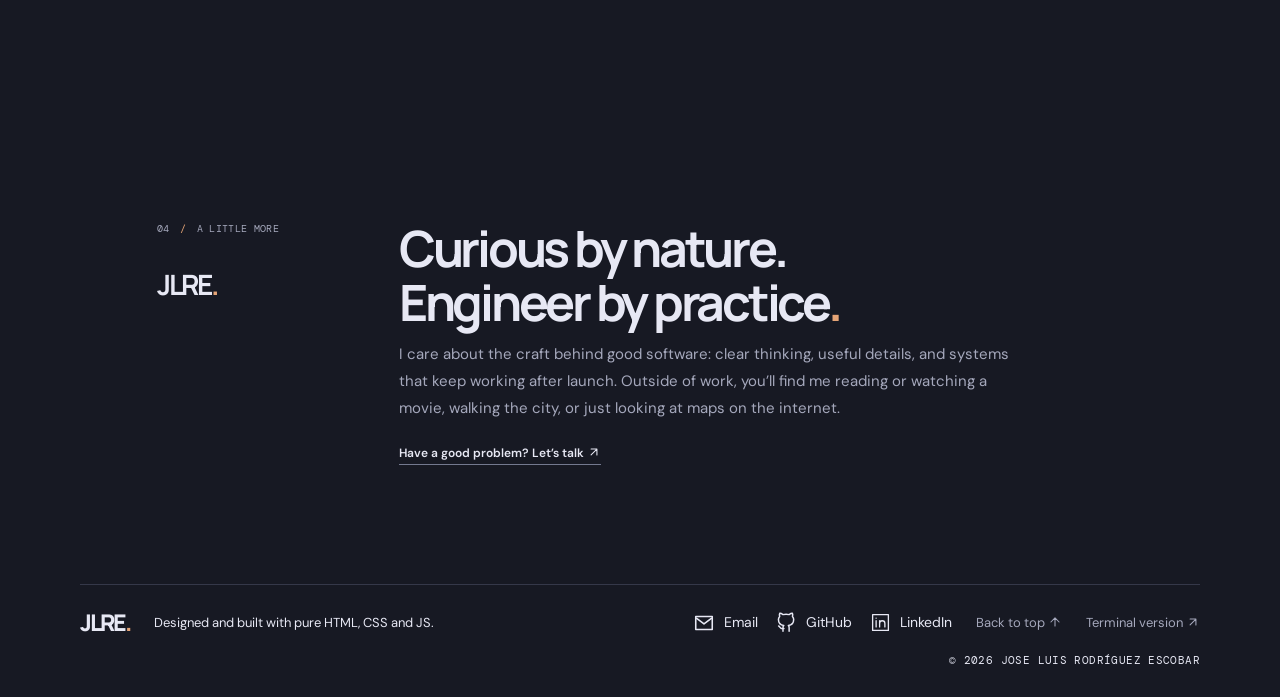
==== commit 2a7db3e9: "changing the resumes and adding previous experience" ====
--- a/index.html
+++ b/index.html
@@ -36,7 +36,7 @@
         <p class="hero-intro">I’m Jose Luis, a software engineer who enjoys learning about systems and software. I work across the stack, from data models to the details of an interface.</p>
         <div class="hero-actions">
           <a class="button button-solid" href="#projects">Explore my work <span class="arrow-icon" aria-hidden="true"><svg viewBox="0 0 24 24"><path d="M7 7l10 10M17 7v10H7"/></svg></span></a>
-          <a class="button cv-button" href="resume/cv_jlre_en.pdf" download="Jose-Luis-Rodriguez-CV.pdf">Download CV <span class="arrow-icon" aria-hidden="true"><svg viewBox="0 0 24 24"><path d="M12 5v14m-7-7 7 7 7-7"/></svg></span></a>
+          <a class="button cv-button" href="resume/cv_jose_luis_en%20%281%29.pdf" download="cv_jose_luis_en.pdf">Download CV <span class="arrow-icon" aria-hidden="true"><svg viewBox="0 0 24 24"><path d="M12 5v14m-7-7 7 7 7-7"/></svg></span></a>
           <a class="text-link" href="mailto:jrodesc1511@gmail.com">Get in touch <span class="arrow-icon" aria-hidden="true"><svg viewBox="0 0 24 24"><path d="M7 7h10v10M7 17 17 7"/></svg></span></a>
         </div>
       </div>
@@ -64,6 +64,11 @@
         <article class="experience-row">
           <div class="experience-date">April 2025 — June 2025</div>
           <div class="experience-main"><h3>IT Technician <span class="at-sign">at</span> Altec </h3><p class="experience-location">Almeria, Spain<span>/</span> IT Consultant </p><p>Implemented Java CRUD operations and business logic, wrote MySQL queries for data management and reporting, and connected front-end and back-end with jQuery and AJAX to build dynamic, responsive interfaces.</p><div class="tag-list"><span>Java</span><span>MySQL</span><span>jQuery</span><span>AJAX</span></div></div>
+          <span class="row-arrow arrow-icon" aria-hidden="true"><svg viewBox="0 0 24 24"><path d="M7 7h10v10M7 17 17 7"/></svg></span>
+        </article>
+        <article class="experience-row">
+          <div class="experience-date">September 2023 — January 2024</div>
+          <div class="experience-main"><h3>IT Technician <span class="at-sign">at</span> Andalusian Digital Agency</h3><p class="experience-location">Andalusia, Spain <span>/</span> IT support</p><p>Provided help desk support, diagnosed hardware, software, and network issues, repaired and maintained PCs, and installed and configured software on staff laptops.</p><div class="tag-list"><span>Help desk</span><span>Hardware</span><span>Networking</span><span>Software setup</span></div></div>
           <span class="row-arrow arrow-icon" aria-hidden="true"><svg viewBox="0 0 24 24"><path d="M7 7h10v10M7 17 17 7"/></svg></span>
         </article>
              </div>
